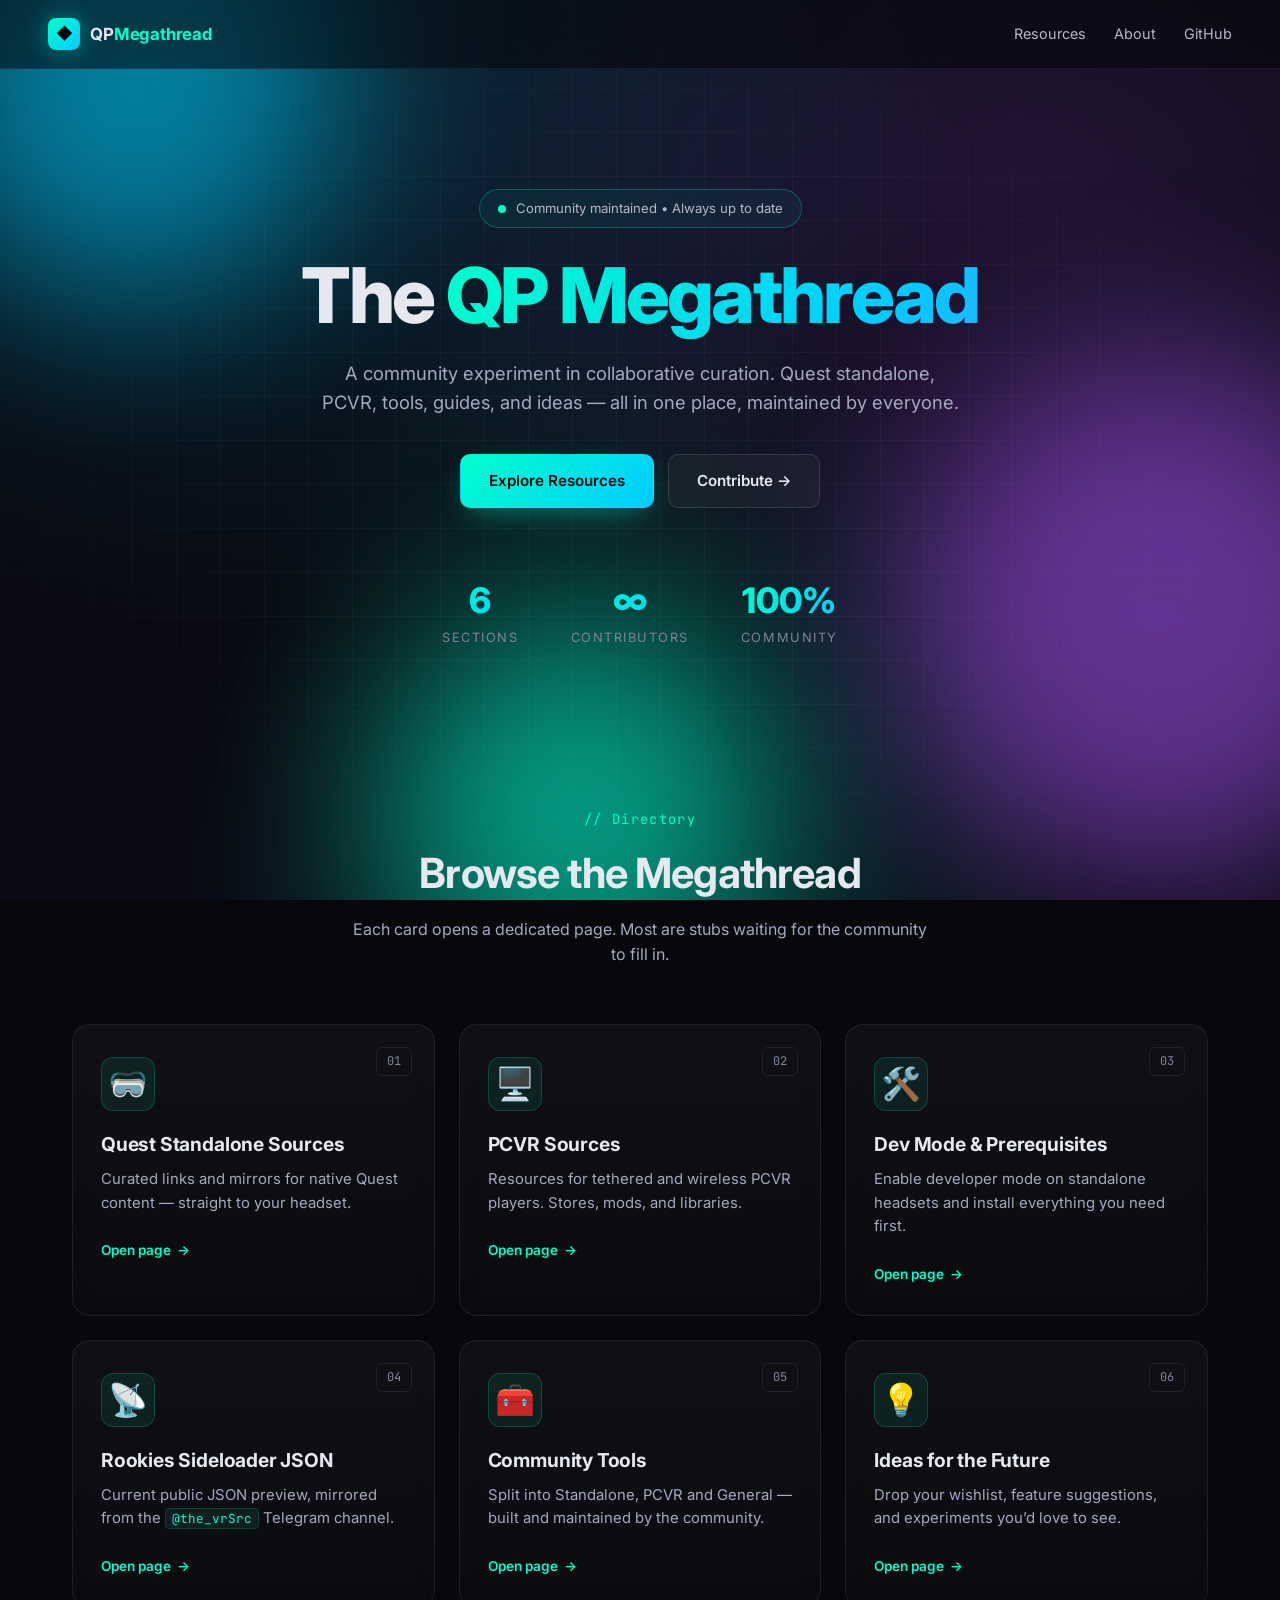
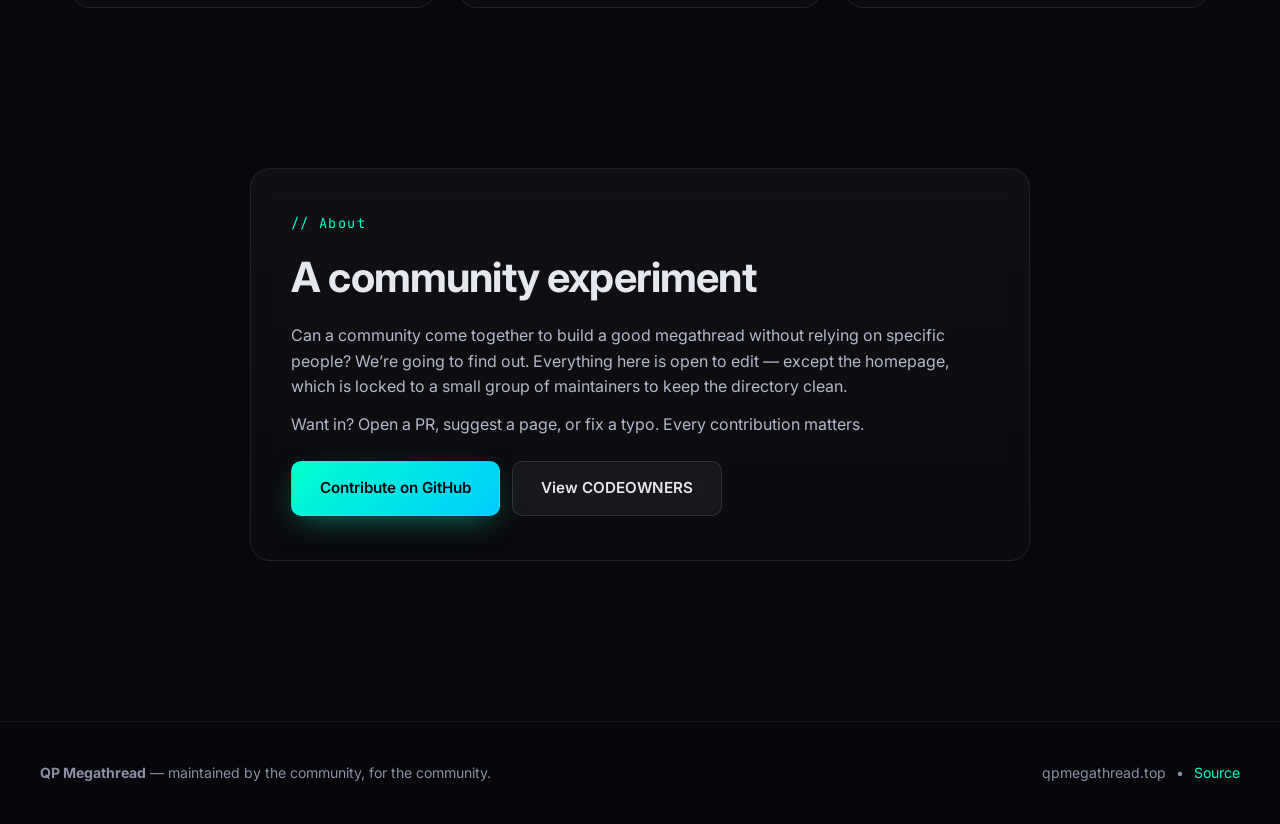
==== index.html @ 8cce840c "Redesign index and add section subpages - Animated dark hero, gradient orbs, grid backdrop and card " ====
<!DOCTYPE html>
<html lang="en">
<head>
    <meta charset="UTF-8">
    <meta name="viewport" content="width=device-width, initial-scale=1.0">
    <title>QP Megathread</title>
    <meta name="description" content="A community-maintained megathread for Quest &amp; PCVR resources, tools, and guides.">
    <link rel="preconnect" href="https://fonts.googleapis.com">
    <link rel="preconnect" href="https://fonts.gstatic.com" crossorigin>
    <link href="https://fonts.googleapis.com/css2?family=Inter:wght@300;400;500;600;700;800&family=JetBrains+Mono:wght@400;600&display=swap" rel="stylesheet">
    <link rel="stylesheet" href="assets/css/style.css">
</head>
<body>

<!-- Animated background -->
<div class="bg-gradient"></div>
<div class="bg-grid"></div>
<div class="bg-orbs">
    <div class="orb orb-1"></div>
    <div class="orb orb-2"></div>
    <div class="orb orb-3"></div>
</div>

<!-- Navbar -->
<nav class="navbar">
    <a href="index.html" class="brand">
        <span class="brand-icon">◆</span>
        <span class="brand-text">QP<span class="brand-accent">Megathread</span></span>
    </a>
    <div class="nav-links">
        <a href="#resources">Resources</a>
        <a href="#about">About</a>
        <a href="https://github.com/KaladinDMP/QP-Megathread" target="_blank" rel="noopener">GitHub</a>
    </div>
</nav>

<!-- Hero -->
<header class="hero">
    <div class="hero-badge">
        <span class="pulse-dot"></span>
        Community maintained &bull; Always up to date
    </div>
    <h1 class="hero-title">
        The <span class="gradient-text">QP Megathread</span>
    </h1>
    <p class="hero-sub">
        A community experiment in collaborative curation. Quest standalone, PCVR, tools, guides, and ideas &mdash; all in one place, maintained by everyone.
    </p>
    <div class="hero-cta">
        <a href="#resources" class="btn btn-primary">Explore Resources</a>
        <a href="https://github.com/KaladinDMP/QP-Megathread" target="_blank" rel="noopener" class="btn btn-ghost">Contribute →</a>
    </div>
    <div class="hero-stats">
        <div class="stat"><div class="stat-num">6</div><div class="stat-label">Sections</div></div>
        <div class="stat"><div class="stat-num">∞</div><div class="stat-label">Contributors</div></div>
        <div class="stat"><div class="stat-num">100%</div><div class="stat-label">Community</div></div>
    </div>
</header>

<!-- Resources grid -->
<section id="resources" class="section">
    <div class="section-head">
        <div class="section-kicker">// Directory</div>
        <h2 class="section-title">Browse the Megathread</h2>
        <p class="section-sub">Each card opens a dedicated page. Most are stubs waiting for the community to fill in.</p>
    </div>

    <div class="card-grid">
        <a href="pages/quest-standalone.html" class="card" style="--i:1">
            <div class="card-glow"></div>
            <div class="card-icon">🥽</div>
            <div class="card-tag">01</div>
            <h3 class="card-title">Quest Standalone Sources</h3>
            <p class="card-desc">Curated links and mirrors for native Quest content &mdash; straight to your headset.</p>
            <div class="card-cta">Open page <span class="arrow">→</span></div>
        </a>

        <a href="pages/pcvr.html" class="card" style="--i:2">
            <div class="card-glow"></div>
            <div class="card-icon">🖥️</div>
            <div class="card-tag">02</div>
            <h3 class="card-title">PCVR Sources</h3>
            <p class="card-desc">Resources for tethered and wireless PCVR players. Stores, mods, and libraries.</p>
            <div class="card-cta">Open page <span class="arrow">→</span></div>
        </a>

        <a href="pages/dev-mode.html" class="card" style="--i:3">
            <div class="card-glow"></div>
            <div class="card-icon">🛠️</div>
            <div class="card-tag">03</div>
            <h3 class="card-title">Dev Mode &amp; Prerequisites</h3>
            <p class="card-desc">Enable developer mode on standalone headsets and install everything you need first.</p>
            <div class="card-cta">Open page <span class="arrow">→</span></div>
        </a>

        <a href="pages/rookies-json.html" class="card" style="--i:4">
            <div class="card-glow"></div>
            <div class="card-icon">📡</div>
            <div class="card-tag">04</div>
            <h3 class="card-title">Rookies Sideloader JSON</h3>
            <p class="card-desc">Current public JSON preview, mirrored from the <code>@the_vrSrc</code> Telegram channel.</p>
            <div class="card-cta">Open page <span class="arrow">→</span></div>
        </a>

        <a href="pages/tools.html" class="card" style="--i:5">
            <div class="card-glow"></div>
            <div class="card-icon">🧰</div>
            <div class="card-tag">05</div>
            <h3 class="card-title">Community Tools</h3>
            <p class="card-desc">Split into Standalone, PCVR and General &mdash; built and maintained by the community.</p>
            <div class="card-cta">Open page <span class="arrow">→</span></div>
        </a>

        <a href="pages/ideas.html" class="card" style="--i:6">
            <div class="card-glow"></div>
            <div class="card-icon">💡</div>
            <div class="card-tag">06</div>
            <h3 class="card-title">Ideas for the Future</h3>
            <p class="card-desc">Drop your wishlist, feature suggestions, and experiments you&rsquo;d love to see.</p>
            <div class="card-cta">Open page <span class="arrow">→</span></div>
        </a>
    </div>
</section>

<!-- About -->
<section id="about" class="section">
    <div class="about-wrap">
        <div class="about-card">
            <div class="section-kicker">// About</div>
            <h2 class="section-title">A community experiment</h2>
            <p>
                Can a community come together to build a good megathread without relying on specific people? We&rsquo;re going to find out.
                Everything here is open to edit &mdash; except the homepage, which is locked to a small group of maintainers to keep the directory clean.
            </p>
            <p>
                Want in? Open a PR, suggest a page, or fix a typo. Every contribution matters.
            </p>
            <div class="about-actions">
                <a href="https://github.com/KaladinDMP/QP-Megathread" target="_blank" rel="noopener" class="btn btn-primary">Contribute on GitHub</a>
                <a href="https://github.com/KaladinDMP/QP-Megathread/blob/main/.github/CODEOWNERS" target="_blank" rel="noopener" class="btn btn-ghost">View CODEOWNERS</a>
            </div>
        </div>
    </div>
</section>

<footer class="footer">
    <div class="footer-inner">
        <div>
            <strong>QP Megathread</strong> &mdash; maintained by the community, for the community.
        </div>
        <div class="footer-meta">
            <span>qpmegathread.top</span>
            <span>&bull;</span>
            <a href="https://github.com/KaladinDMP/QP-Megathread" target="_blank" rel="noopener">Source</a>
        </div>
    </div>
</footer>

<script src="assets/js/main.js"></script>
</body>
</html>
---- assets/css/style.css ----
/* ---------- Reset & base ---------- */
*,*::before,*::after { box-sizing: border-box; }
html { scroll-behavior: smooth; }
body {
    margin: 0;
    font-family: 'Inter', system-ui, -apple-system, sans-serif;
    background: #07070c;
    color: #e6e8ef;
    line-height: 1.6;
    overflow-x: hidden;
    min-height: 100vh;
}

code {
    font-family: 'JetBrains Mono', ui-monospace, monospace;
    background: rgba(0, 255, 204, 0.08);
    color: #00ffcc;
    padding: 1px 6px;
    border-radius: 4px;
    font-size: 0.85em;
    border: 1px solid rgba(0, 255, 204, 0.15);
}

a { color: inherit; text-decoration: none; }

/* ---------- Background ---------- */
.bg-gradient {
    position: fixed;
    inset: 0;
    z-index: -3;
    background:
        radial-gradient(ellipse at 20% 0%, rgba(0, 204, 255, 0.18), transparent 50%),
        radial-gradient(ellipse at 80% 20%, rgba(168, 85, 247, 0.16), transparent 50%),
        radial-gradient(ellipse at 50% 100%, rgba(0, 255, 204, 0.14), transparent 50%),
        linear-gradient(180deg, #07070c 0%, #0a0a14 100%);
    animation: bg-shift 18s ease-in-out infinite alternate;
}

@keyframes bg-shift {
    0%   { background-position: 0% 0%, 100% 0%, 50% 100%, 0 0; }
    100% { background-position: 10% 10%, 90% 15%, 55% 95%, 0 0; }
}

.bg-grid {
    position: fixed;
    inset: 0;
    z-index: -2;
    background-image:
        linear-gradient(rgba(255,255,255,0.035) 1px, transparent 1px),
        linear-gradient(90deg, rgba(255,255,255,0.035) 1px, transparent 1px);
    background-size: 44px 44px;
    mask-image: radial-gradient(ellipse at center, black 40%, transparent 80%);
    -webkit-mask-image: radial-gradient(ellipse at center, black 40%, transparent 80%);
}

.bg-orbs { position: fixed; inset: 0; z-index: -1; pointer-events: none; overflow: hidden; }
.orb {
    position: absolute;
    border-radius: 50%;
    filter: blur(90px);
    opacity: 0.55;
    will-change: transform;
}
.orb-1 { width: 420px; height: 420px; top: -120px; left: -80px; background: #00ccff; animation: float 14s ease-in-out infinite; }
.orb-2 { width: 520px; height: 520px; top: 40%;    right: -140px; background: #a855f7; animation: float 17s ease-in-out infinite reverse; }
.orb-3 { width: 380px; height: 380px; bottom: -100px; left: 30%;  background: #00ffcc; animation: float 20s ease-in-out infinite; }

@keyframes float {
    0%,100% { transform: translate(0,0) scale(1); }
    50%     { transform: translate(40px,-30px) scale(1.08); }
}

/* ---------- Navbar ---------- */
.navbar {
    position: sticky;
    top: 0;
    z-index: 50;
    display: flex;
    align-items: center;
    justify-content: space-between;
    padding: 18px 48px;
    backdrop-filter: blur(18px);
    -webkit-backdrop-filter: blur(18px);
    background: rgba(7, 7, 12, 0.55);
    border-bottom: 1px solid rgba(255,255,255,0.06);
    animation: slide-down 0.8s ease-out;
}

@keyframes slide-down {
    from { transform: translateY(-100%); opacity: 0; }
    to   { transform: translateY(0);     opacity: 1; }
}

.brand {
    display: flex;
    align-items: center;
    gap: 10px;
    font-weight: 700;
    font-size: 1.05rem;
    letter-spacing: -0.01em;
}
.brand-icon {
    display: inline-flex;
    align-items: center;
    justify-content: center;
    width: 32px; height: 32px;
    background: linear-gradient(135deg, #00ffcc, #00ccff);
    color: #07070c;
    border-radius: 8px;
    font-size: 16px;
    box-shadow: 0 0 24px rgba(0, 255, 204, 0.4);
    animation: spin-slow 12s linear infinite;
}
@keyframes spin-slow { from { transform: rotate(0deg); } to { transform: rotate(360deg); } }

.brand-accent { color: #00ffcc; }

.nav-links { display: flex; gap: 28px; }
.nav-links a {
    font-size: 0.9rem;
    color: #b4b9c9;
    position: relative;
    transition: color 0.25s ease;
}
.nav-links a::after {
    content: '';
    position: absolute;
    left: 0; bottom: -4px;
    width: 0; height: 2px;
    background: linear-gradient(90deg, #00ffcc, #00ccff);
    transition: width 0.3s ease;
}
.nav-links a:hover { color: #fff; }
.nav-links a:hover::after { width: 100%; }

/* ---------- Hero ---------- */
.hero {
    max-width: 1040px;
    margin: 0 auto;
    padding: 120px 32px 80px;
    text-align: center;
    animation: fade-up 1s ease-out;
}

@keyframes fade-up {
    from { opacity: 0; transform: translateY(30px); }
    to   { opacity: 1; transform: translateY(0); }
}

.hero-badge {
    display: inline-flex;
    align-items: center;
    gap: 10px;
    padding: 8px 18px;
    border: 1px solid rgba(0, 255, 204, 0.25);
    border-radius: 999px;
    font-size: 0.82rem;
    color: #b4b9c9;
    background: rgba(0, 255, 204, 0.05);
    margin-bottom: 28px;
    backdrop-filter: blur(10px);
}
.pulse-dot {
    width: 8px; height: 8px;
    border-radius: 50%;
    background: #00ffcc;
    box-shadow: 0 0 0 0 rgba(0, 255, 204, 0.7);
    animation: pulse 2s infinite;
}
@keyframes pulse {
    0%   { box-shadow: 0 0 0 0   rgba(0, 255, 204, 0.7); }
    70%  { box-shadow: 0 0 0 12px rgba(0, 255, 204, 0); }
    100% { box-shadow: 0 0 0 0   rgba(0, 255, 204, 0); }
}

.hero-title {
    font-size: clamp(2.6rem, 6vw, 4.8rem);
    font-weight: 800;
    letter-spacing: -0.035em;
    line-height: 1.05;
    margin: 0 0 22px;
}
.gradient-text {
    background: linear-gradient(120deg, #00ffcc 0%, #00ccff 40%, #a855f7 100%);
    background-size: 200% 200%;
    -webkit-background-clip: text;
    background-clip: text;
    color: transparent;
    animation: gradient-shift 6s ease-in-out infinite;
}
@keyframes gradient-shift {
    0%,100% { background-position: 0% 50%; }
    50%     { background-position: 100% 50%; }
}

.hero-sub {
    font-size: 1.15rem;
    color: #a4aac0;
    max-width: 640px;
    margin: 0 auto 36px;
}

.hero-cta {
    display: flex;
    gap: 14px;
    justify-content: center;
    flex-wrap: wrap;
    margin-bottom: 64px;
}

.btn {
    display: inline-flex;
    align-items: center;
    gap: 8px;
    padding: 14px 28px;
    border-radius: 10px;
    font-weight: 600;
    font-size: 0.95rem;
    transition: transform 0.25s ease, box-shadow 0.25s ease, background 0.25s ease;
    cursor: pointer;
    border: 1px solid transparent;
}
.btn-primary {
    background: linear-gradient(135deg, #00ffcc, #00ccff);
    color: #07070c;
    box-shadow: 0 10px 30px -10px rgba(0, 255, 204, 0.5);
}
.btn-primary:hover { transform: translateY(-2px); box-shadow: 0 18px 44px -10px rgba(0, 255, 204, 0.65); }
.btn-ghost {
    background: rgba(255,255,255,0.04);
    color: #e6e8ef;
    border-color: rgba(255,255,255,0.12);
    backdrop-filter: blur(10px);
}
.btn-ghost:hover { background: rgba(255,255,255,0.08); transform: translateY(-2px); }

.hero-stats {
    display: flex;
    justify-content: center;
    gap: 52px;
    flex-wrap: wrap;
}
.stat-num {
    font-size: 2.2rem;
    font-weight: 800;
    background: linear-gradient(120deg, #00ffcc, #00ccff);
    -webkit-background-clip: text;
    background-clip: text;
    color: transparent;
}
.stat-label {
    font-size: 0.8rem;
    color: #7e8498;
    text-transform: uppercase;
    letter-spacing: 0.12em;
}

/* ---------- Sections ---------- */
.section {
    max-width: 1200px;
    margin: 0 auto;
    padding: 80px 32px;
}
.section-head { text-align: center; margin-bottom: 56px; }
.section-kicker {
    font-family: 'JetBrains Mono', monospace;
    color: #00ffcc;
    font-size: 0.85rem;
    letter-spacing: 0.1em;
    margin-bottom: 10px;
}
.section-title {
    font-size: clamp(1.8rem, 3.5vw, 2.6rem);
    font-weight: 700;
    letter-spacing: -0.02em;
    margin: 0 0 10px;
}
.section-sub {
    color: #a4aac0;
    max-width: 580px;
    margin: 0 auto;
}

/* ---------- Card grid ---------- */
.card-grid {
    display: grid;
    grid-template-columns: repeat(auto-fit, minmax(300px, 1fr));
    gap: 24px;
}

.card {
    position: relative;
    padding: 32px 28px 28px;
    border-radius: 18px;
    background: linear-gradient(180deg, rgba(255,255,255,0.04), rgba(255,255,255,0.015));
    border: 1px solid rgba(255,255,255,0.08);
    overflow: hidden;
    transition: transform 0.4s cubic-bezier(.2,.8,.2,1), border-color 0.3s ease;
    opacity: 0;
    transform: translateY(24px);
    animation: card-in 0.7s cubic-bezier(.2,.8,.2,1) forwards;
    animation-delay: calc(var(--i, 1) * 80ms);
    backdrop-filter: blur(12px);
}
@keyframes card-in { to { opacity: 1; transform: translateY(0); } }

.card::before {
    content: '';
    position: absolute;
    inset: 0;
    padding: 1px;
    border-radius: inherit;
    background: linear-gradient(135deg, rgba(0,255,204,0.4), transparent 40%, rgba(168,85,247,0.4));
    -webkit-mask: linear-gradient(#fff 0 0) content-box, linear-gradient(#fff 0 0);
    mask: linear-gradient(#fff 0 0) content-box, linear-gradient(#fff 0 0);
    -webkit-mask-composite: xor;
    mask-composite: exclude;
    opacity: 0;
    transition: opacity 0.3s ease;
    pointer-events: none;
}
.card:hover { transform: translateY(-6px); }
.card:hover::before { opacity: 1; }

.card-glow {
    position: absolute;
    top: -60%; left: -60%;
    width: 220%; height: 220%;
    background: radial-gradient(circle, rgba(0, 255, 204, 0.12), transparent 40%);
    opacity: 0;
    transition: opacity 0.4s ease;
    pointer-events: none;
}
.card:hover .card-glow { opacity: 1; }

.card-icon {
    font-size: 2rem;
    margin-bottom: 18px;
    display: inline-flex;
    align-items: center;
    justify-content: center;
    width: 54px; height: 54px;
    border-radius: 12px;
    background: rgba(0, 255, 204, 0.08);
    border: 1px solid rgba(0, 255, 204, 0.18);
    transition: transform 0.4s ease;
}
.card:hover .card-icon { transform: rotate(-5deg) scale(1.05); }

.card-tag {
    position: absolute;
    top: 22px; right: 22px;
    font-family: 'JetBrains Mono', monospace;
    font-size: 0.75rem;
    color: #7e8498;
    padding: 4px 10px;
    border: 1px solid rgba(255,255,255,0.08);
    border-radius: 6px;
}

.card-title {
    font-size: 1.2rem;
    font-weight: 700;
    margin: 0 0 8px;
    letter-spacing: -0.01em;
}
.card-desc {
    color: #a4aac0;
    font-size: 0.93rem;
    margin: 0 0 22px;
    min-height: 46px;
}
.card-cta {
    font-size: 0.85rem;
    font-weight: 600;
    color: #00ffcc;
    display: inline-flex;
    align-items: center;
    gap: 6px;
}
.arrow { transition: transform 0.3s ease; display: inline-block; }
.card:hover .arrow { transform: translateX(5px); }

/* ---------- About ---------- */
.about-wrap { display: flex; justify-content: center; }
.about-card {
    max-width: 780px;
    padding: 44px 40px;
    border-radius: 20px;
    background: linear-gradient(180deg, rgba(255,255,255,0.04), rgba(255,255,255,0.015));
    border: 1px solid rgba(255,255,255,0.08);
    backdrop-filter: blur(12px);
}
.about-card p { color: #b4b9c9; margin: 12px 0; }
.about-actions { display: flex; gap: 12px; flex-wrap: wrap; margin-top: 24px; }

/* ---------- Footer ---------- */
.footer {
    margin-top: 80px;
    padding: 40px 32px;
    border-top: 1px solid rgba(255,255,255,0.06);
    background: rgba(7,7,12,0.4);
    backdrop-filter: blur(8px);
}
.footer-inner {
    max-width: 1200px;
    margin: 0 auto;
    display: flex;
    justify-content: space-between;
    gap: 20px;
    flex-wrap: wrap;
    color: #8a90a4;
    font-size: 0.88rem;
}
.footer-meta { display: flex; gap: 10px; }
.footer-meta a { color: #00ffcc; }
.footer-meta a:hover { text-decoration: underline; }

/* ---------- Page template (subpages) ---------- */
.page-hero {
    max-width: 900px;
    margin: 0 auto;
    padding: 100px 32px 40px;
    text-align: center;
    animation: fade-up 0.8s ease-out;
}
.page-hero h1 {
    font-size: clamp(2.2rem, 5vw, 3.6rem);
    font-weight: 800;
    letter-spacing: -0.03em;
    margin: 14px 0 16px;
}
.page-hero p { color: #a4aac0; max-width: 640px; margin: 0 auto; font-size: 1.05rem; }

.breadcrumb {
    display: inline-flex;
    gap: 8px;
    font-size: 0.82rem;
    color: #7e8498;
    font-family: 'JetBrains Mono', monospace;
}
.breadcrumb a { color: #00ffcc; }
.breadcrumb a:hover { text-decoration: underline; }

.placeholder {
    max-width: 900px;
    margin: 20px auto 80px;
    padding: 0 32px;
}
.placeholder-box {
    border: 1px dashed rgba(255,255,255,0.14);
    border-radius: 16px;
    padding: 48px 32px;
    text-align: center;
    background: rgba(255,255,255,0.02);
    color: #8a90a4;
}
.placeholder-box strong { color: #e6e8ef; display: block; margin-bottom: 8px; font-size: 1.1rem; }

.subnav {
    display: flex;
    gap: 10px;
    flex-wrap: wrap;
    justify-content: center;
    margin: 16px 0 40px;
}
.subnav a {
    padding: 8px 16px;
    border-radius: 8px;
    font-size: 0.85rem;
    background: rgba(255,255,255,0.04);
    border: 1px solid rgba(255,255,255,0.08);
    color: #b4b9c9;
    transition: all 0.25s ease;
}
.subnav a:hover { background: rgba(0,255,204,0.08); border-color: rgba(0,255,204,0.3); color: #fff; }

/* ---------- Telegram embed (rookies page) ---------- */
.tg-wrap {
    max-width: 900px;
    margin: 0 auto 80px;
    padding: 0 32px;
}
.tg-frame {
    width: 100%;
    height: 620px;
    border-radius: 16px;
    border: 1px solid rgba(255,255,255,0.08);
    background: #17212b;
    overflow: hidden;
}
.tg-frame iframe { width: 100%; height: 100%; border: 0; }
.tg-note {
    color: #8a90a4;
    font-size: 0.85rem;
    text-align: center;
    margin-top: 16px;
}

/* ---------- Responsive ---------- */
@media (max-width: 720px) {
    .navbar { padding: 14px 20px; }
    .nav-links { gap: 18px; }
    .nav-links a:nth-child(1) { display: none; }
    .hero { padding: 80px 20px 60px; }
    .hero-stats { gap: 36px; }
    .section { padding: 60px 20px; }
    .about-card { padding: 32px 24px; }
}

@media (prefers-reduced-motion: reduce) {
    *, *::before, *::after {
        animation-duration: 0.01ms !important;
        animation-iteration-count: 1 !important;
        transition-duration: 0.01ms !important;
    }
}
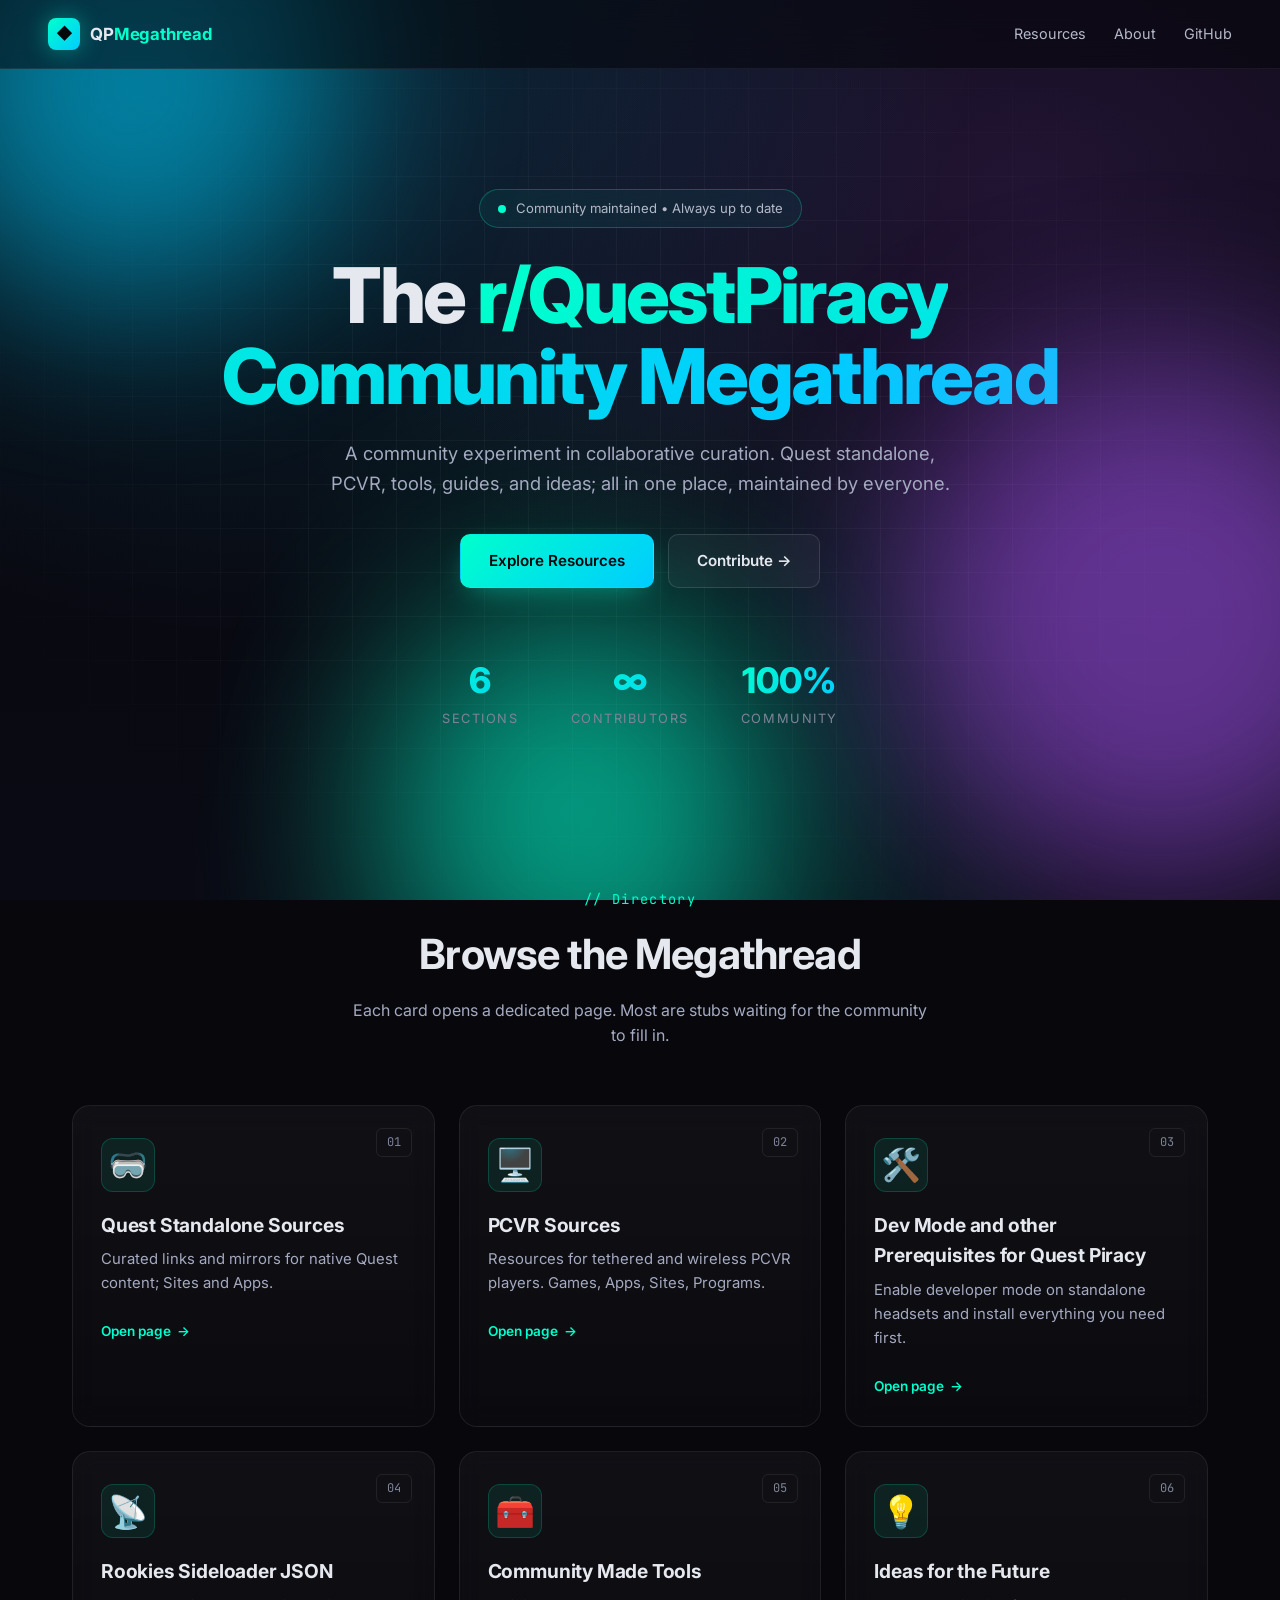
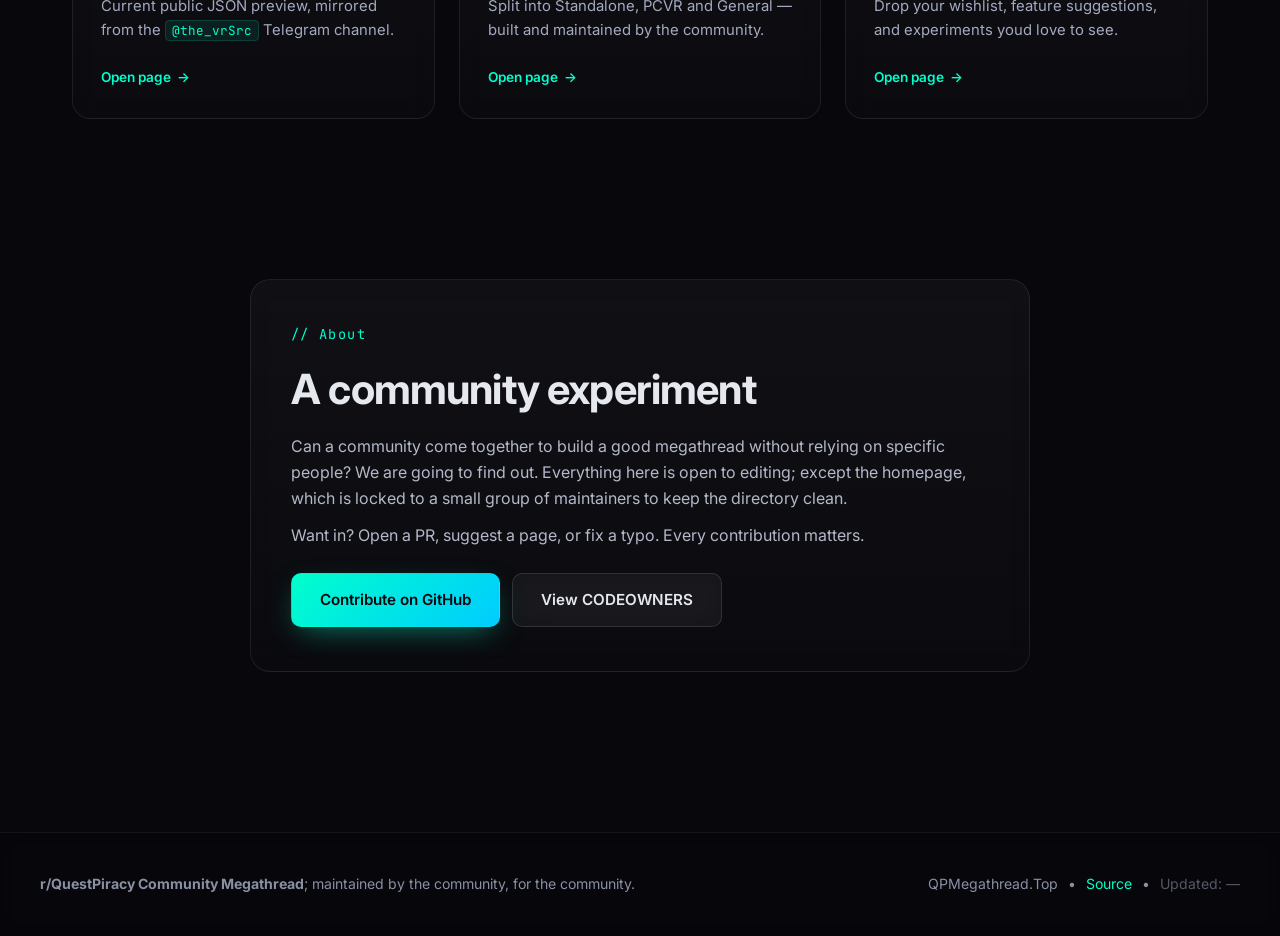
==== commit 1c7c2c4a: "Update title and descriptions for clarity" ====
--- a/index.html
+++ b/index.html
@@ -3,8 +3,8 @@
 <head>
     <meta charset="UTF-8">
     <meta name="viewport" content="width=device-width, initial-scale=1.0">
-    <title>QP Megathread</title>
-    <meta name="description" content="A community-maintained megathread for Quest &amp; PCVR resources, tools, and guides.">
+    <title>r/QuestPiracy Community Megathread</title>
+    <meta name="description" content="A community-maintained r/QuestPiracy megathread for Quest VR headets; Standalone, PCVR resources, tools, and guides.">
     <link rel="preconnect" href="https://fonts.googleapis.com">
     <link rel="preconnect" href="https://fonts.gstatic.com" crossorigin>
     <link href="https://fonts.googleapis.com/css2?family=Inter:wght@300;400;500;600;700;800&family=JetBrains+Mono:wght@400;600&display=swap" rel="stylesheet">
@@ -41,10 +41,10 @@
         Community maintained &bull; Always up to date
     </div>
     <h1 class="hero-title">
-        The <span class="gradient-text">QP Megathread</span>
+        The <span class="gradient-text">r/QuestPiracy Community Megathread</span>
     </h1>
     <p class="hero-sub">
-        A community experiment in collaborative curation. Quest standalone, PCVR, tools, guides, and ideas &mdash; all in one place, maintained by everyone.
+        A community experiment in collaborative curation. Quest standalone, PCVR, tools, guides, and ideas; all in one place, maintained by everyone.
     </p>
     <div class="hero-cta">
         <a href="#resources" class="btn btn-primary">Explore Resources</a>
@@ -71,7 +71,7 @@
             <div class="card-icon">🥽</div>
             <div class="card-tag">01</div>
             <h3 class="card-title">Quest Standalone Sources</h3>
-            <p class="card-desc">Curated links and mirrors for native Quest content &mdash; straight to your headset.</p>
+            <p class="card-desc">Curated links and mirrors for native Quest content; Sites and Apps.</p>
             <div class="card-cta">Open page <span class="arrow">→</span></div>
         </a>
 
@@ -80,7 +80,7 @@
             <div class="card-icon">🖥️</div>
             <div class="card-tag">02</div>
             <h3 class="card-title">PCVR Sources</h3>
-            <p class="card-desc">Resources for tethered and wireless PCVR players. Stores, mods, and libraries.</p>
+            <p class="card-desc">Resources for tethered and wireless PCVR players. Games, Apps, Sites, Programs.</p>
             <div class="card-cta">Open page <span class="arrow">→</span></div>
         </a>
 
@@ -88,7 +88,7 @@
             <div class="card-glow"></div>
             <div class="card-icon">🛠️</div>
             <div class="card-tag">03</div>
-            <h3 class="card-title">Dev Mode &amp; Prerequisites</h3>
+            <h3 class="card-title">Dev Mode and other Prerequisites for Quest Piracy</h3>
             <p class="card-desc">Enable developer mode on standalone headsets and install everything you need first.</p>
             <div class="card-cta">Open page <span class="arrow">→</span></div>
         </a>
@@ -106,7 +106,7 @@
             <div class="card-glow"></div>
             <div class="card-icon">🧰</div>
             <div class="card-tag">05</div>
-            <h3 class="card-title">Community Tools</h3>
+            <h3 class="card-title">Community Made Tools</h3>
             <p class="card-desc">Split into Standalone, PCVR and General &mdash; built and maintained by the community.</p>
             <div class="card-cta">Open page <span class="arrow">→</span></div>
         </a>
@@ -116,7 +116,7 @@
             <div class="card-icon">💡</div>
             <div class="card-tag">06</div>
             <h3 class="card-title">Ideas for the Future</h3>
-            <p class="card-desc">Drop your wishlist, feature suggestions, and experiments you&rsquo;d love to see.</p>
+            <p class="card-desc">Drop your wishlist, feature suggestions, and experiments youd love to see.</p>
             <div class="card-cta">Open page <span class="arrow">→</span></div>
         </a>
     </div>
@@ -129,8 +129,8 @@
             <div class="section-kicker">// About</div>
             <h2 class="section-title">A community experiment</h2>
             <p>
-                Can a community come together to build a good megathread without relying on specific people? We&rsquo;re going to find out.
-                Everything here is open to edit &mdash; except the homepage, which is locked to a small group of maintainers to keep the directory clean.
+                Can a community come together to build a good megathread without relying on specific people? We are going to find out.
+                Everything here is open to editing; except the homepage, which is locked to a small group of maintainers to keep the directory clean.
             </p>
             <p>
                 Want in? Open a PR, suggest a page, or fix a typo. Every contribution matters.
@@ -146,12 +146,14 @@
 <footer class="footer">
     <div class="footer-inner">
         <div>
-            <strong>QP Megathread</strong> &mdash; maintained by the community, for the community.
+            <strong>r/QuestPiracy Community Megathread</strong>; maintained by the community, for the community.
         </div>
         <div class="footer-meta">
-            <span>qpmegathread.top</span>
+            <span>QPMegathread.Top</span>
             <span>&bull;</span>
             <a href="https://github.com/KaladinDMP/QP-Megathread" target="_blank" rel="noopener">Source</a>
+            <span>&bull;</span>
+            <span id="last-updated" style="opacity:0.6;">Updated: —</span>
         </div>
     </div>
 </footer>
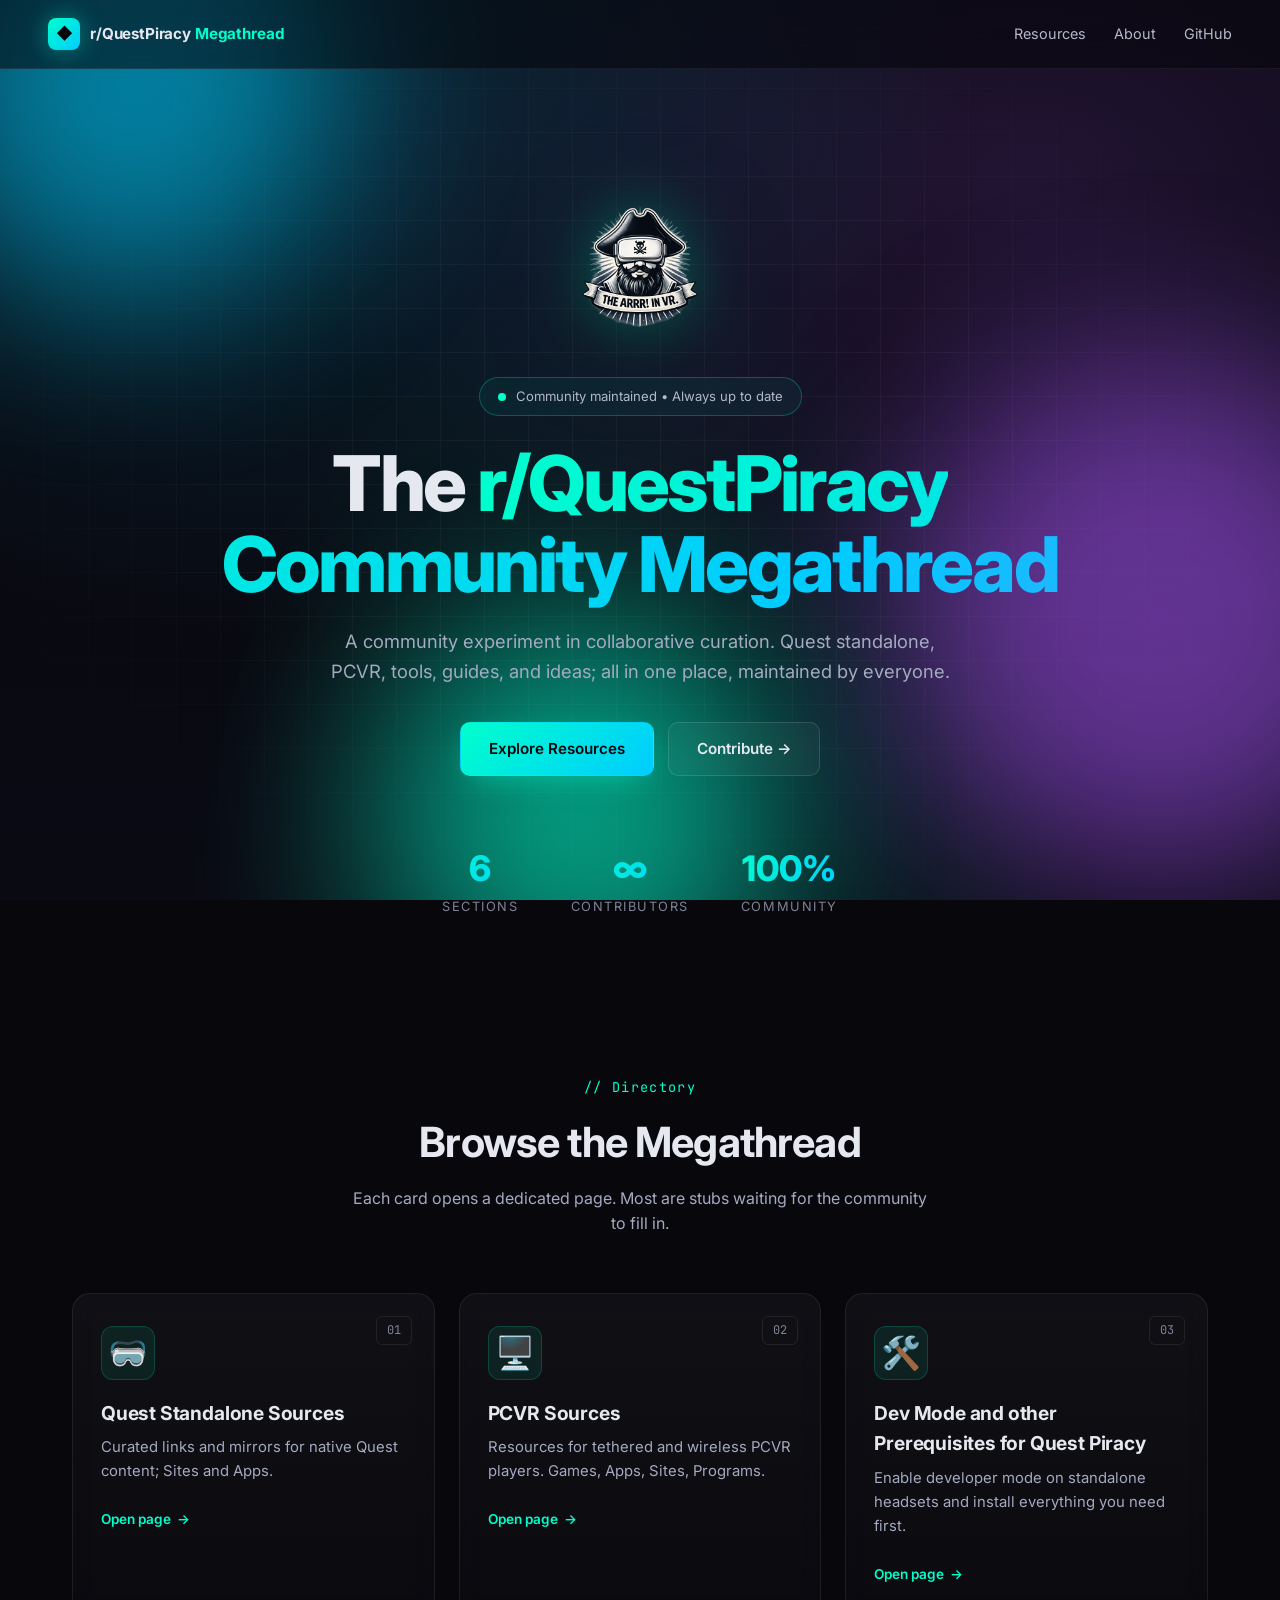
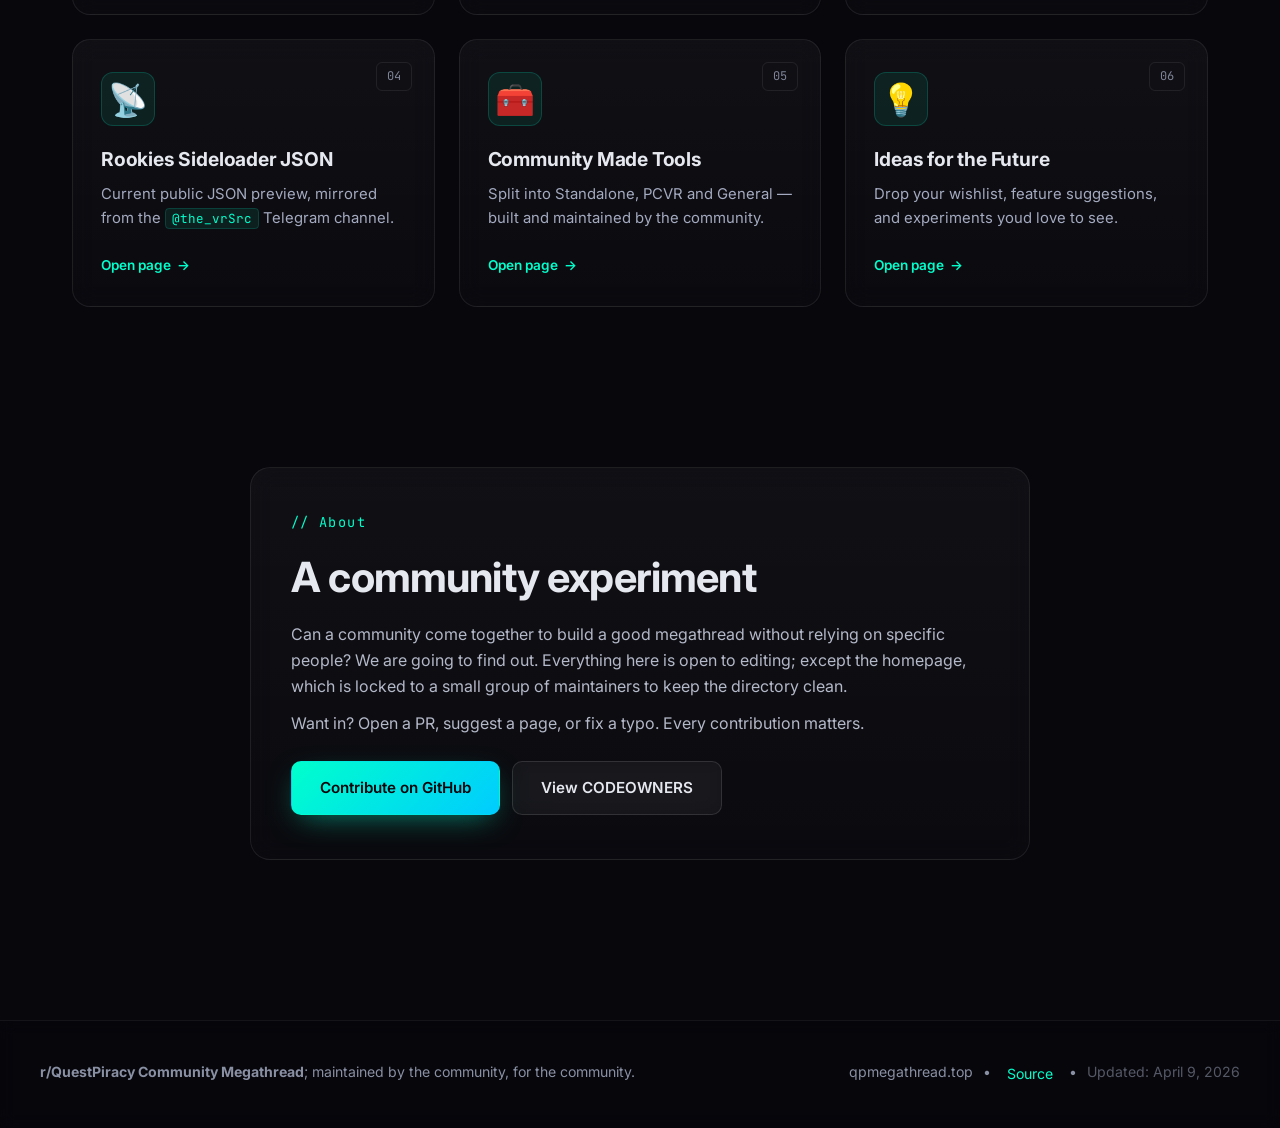
==== commit a529e159: "Merge pull request #10 from KaladinDMP/claude/enhance-design-navigation-QnfER Rebrand to r/QuestPira" ====
--- a/index.html
+++ b/index.html
@@ -5,6 +5,8 @@
     <meta name="viewport" content="width=device-width, initial-scale=1.0">
     <title>r/QuestPiracy Community Megathread</title>
     <meta name="description" content="A community-maintained r/QuestPiracy megathread for Quest VR headets; Standalone, PCVR resources, tools, and guides.">
+    <link rel="icon" type="image/x-icon" href="assets/images/favicon.ico">
+    <link rel="apple-touch-icon" href="assets/images/logo.png">
     <link rel="preconnect" href="https://fonts.googleapis.com">
     <link rel="preconnect" href="https://fonts.gstatic.com" crossorigin>
     <link href="https://fonts.googleapis.com/css2?family=Inter:wght@300;400;500;600;700;800&family=JetBrains+Mono:wght@400;600&display=swap" rel="stylesheet">
@@ -25,7 +27,7 @@
 <nav class="navbar">
     <a href="index.html" class="brand">
         <span class="brand-icon">◆</span>
-        <span class="brand-text">QP<span class="brand-accent">Megathread</span></span>
+        <span class="brand-text">r/QuestPiracy <span class="brand-accent">Megathread</span></span>
     </a>
     <div class="nav-links">
         <a href="#resources">Resources</a>
@@ -36,6 +38,9 @@
 
 <!-- Hero -->
 <header class="hero">
+    <div class="hero-logo-wrap">
+        <img src="assets/images/logo.png" alt="r/QuestPiracy Community Megathread" class="hero-logo">
+    </div>
     <div class="hero-badge">
         <span class="pulse-dot"></span>
         Community maintained &bull; Always up to date
@@ -149,7 +154,7 @@
             <strong>r/QuestPiracy Community Megathread</strong>; maintained by the community, for the community.
         </div>
         <div class="footer-meta">
-            <span>QPMegathread.Top</span>
+            <span>qpmegathread.top</span>
             <span>&bull;</span>
             <a href="https://github.com/KaladinDMP/QP-Megathread" target="_blank" rel="noopener">Source</a>
             <span>&bull;</span>
--- a/assets/css/style.css
+++ b/assets/css/style.css
@@ -23,6 +23,35 @@
 
 a { color: inherit; text-decoration: none; }
 
+/* ---------- Pulsing / glowing links ---------- */
+.content-pill a,
+.placeholder-box a,
+.tg-note a,
+.about-card a:not(.btn) {
+    color: #00ffcc;
+    text-decoration: none;
+    position: relative;
+    padding: 2px 6px;
+    margin: -2px -6px;
+    border-radius: 6px;
+    background: rgba(0, 255, 204, 0.06);
+    transition: all 0.3s ease;
+    animation: link-glow 2.5s ease-in-out infinite;
+}
+.content-pill a:hover,
+.placeholder-box a:hover,
+.tg-note a:hover,
+.about-card a:not(.btn):hover {
+    color: #fff;
+    background: rgba(0, 255, 204, 0.18);
+    box-shadow: 0 0 20px rgba(0, 255, 204, 0.35), 0 0 40px rgba(0, 255, 204, 0.15);
+    animation: none;
+}
+@keyframes link-glow {
+    0%, 100% { box-shadow: 0 0 6px rgba(0, 255, 204, 0.15); }
+    50%      { box-shadow: 0 0 16px rgba(0, 255, 204, 0.35), 0 0 32px rgba(0, 255, 204, 0.12); }
+}
+
 /* ---------- Background ---------- */
 .bg-gradient {
     position: fixed;
@@ -96,8 +125,9 @@
     align-items: center;
     gap: 10px;
     font-weight: 700;
-    font-size: 1.05rem;
+    font-size: clamp(0.78rem, 2.2vw, 0.95rem);
     letter-spacing: -0.01em;
+    white-space: nowrap;
 }
 .brand-icon {
     display: inline-flex;
@@ -112,6 +142,34 @@
     animation: spin-slow 12s linear infinite;
 }
 @keyframes spin-slow { from { transform: rotate(0deg); } to { transform: rotate(360deg); } }
+
+/* Hero logo (big, centred, floating above the title) */
+.hero-logo-wrap {
+    display: flex;
+    justify-content: center;
+    margin-bottom: 28px;
+    animation: fade-up 1s ease-out;
+}
+.hero-logo {
+    width: clamp(110px, 18vw, 160px);
+    height: auto;
+    object-fit: contain;
+    filter:
+        drop-shadow(0 0 32px rgba(0, 255, 204, 0.35))
+        drop-shadow(0 12px 40px rgba(0, 0, 0, 0.5));
+    animation: hero-float 6s ease-in-out infinite;
+    transition: transform 0.5s ease, filter 0.5s ease;
+}
+.hero-logo:hover {
+    transform: scale(1.06) rotate(-2deg);
+    filter:
+        drop-shadow(0 0 48px rgba(0, 255, 204, 0.55))
+        drop-shadow(0 16px 48px rgba(0, 0, 0, 0.55));
+}
+@keyframes hero-float {
+    0%,100% { transform: translateY(0); }
+    50%     { transform: translateY(-10px); }
+}
 
 .brand-accent { color: #00ffcc; }
 
@@ -224,8 +282,17 @@
     background: linear-gradient(135deg, #00ffcc, #00ccff);
     color: #07070c;
     box-shadow: 0 10px 30px -10px rgba(0, 255, 204, 0.5);
-}
-.btn-primary:hover { transform: translateY(-2px); box-shadow: 0 18px 44px -10px rgba(0, 255, 204, 0.65); }
+    animation: btn-pulse 3s ease-in-out infinite;
+}
+.btn-primary:hover {
+    transform: translateY(-2px);
+    box-shadow: 0 18px 44px -10px rgba(0, 255, 204, 0.65);
+    animation: none;
+}
+@keyframes btn-pulse {
+    0%, 100% { box-shadow: 0 10px 30px -10px rgba(0, 255, 204, 0.5); }
+    50%      { box-shadow: 0 10px 40px -6px rgba(0, 255, 204, 0.7), 0 0 60px -10px rgba(0, 255, 204, 0.25); }
+}
 .btn-ghost {
     background: rgba(255,255,255,0.04);
     color: #e6e8ef;
@@ -413,8 +480,17 @@
     font-size: 0.88rem;
 }
 .footer-meta { display: flex; gap: 10px; }
-.footer-meta a { color: #00ffcc; }
-.footer-meta a:hover { text-decoration: underline; }
+.footer-meta a {
+    color: #00ffcc;
+    animation: link-glow 2.5s ease-in-out infinite;
+    padding: 2px 6px;
+    border-radius: 6px;
+}
+.footer-meta a:hover {
+    text-decoration: underline;
+    animation: none;
+    box-shadow: 0 0 20px rgba(0, 255, 204, 0.35);
+}
 
 /* ---------- Page template (subpages) ---------- */
 .page-hero {
@@ -477,35 +553,99 @@
 
 /* ---------- Telegram embed (rookies page) ---------- */
 .tg-wrap {
+    max-width: 760px;
+    margin: 20px auto 60px;
+    padding: 0 32px;
+}
+.tg-embed {
+    border-radius: 16px;
+    overflow: hidden;
+    animation: fade-up 0.8s ease-out;
+}
+.tg-note {
+    text-align: center;
+    color: #7e8498;
+    font-size: 0.88rem;
+    margin-top: 16px;
+}
+
+/* ---------- Content pill (centred card, left-aligned text) ---------- */
+.content-pill-wrap {
     max-width: 900px;
-    margin: 0 auto 80px;
+    margin: 20px auto 80px;
     padding: 0 32px;
-}
-.tg-frame {
+    display: flex;
+    justify-content: center;
+}
+.content-pill {
     width: 100%;
-    height: 620px;
-    border-radius: 16px;
-    border: 1px solid rgba(255,255,255,0.08);
-    background: #17212b;
+    padding: 44px 40px;
+    border-radius: 24px;
+    background:
+        linear-gradient(180deg, rgba(255,255,255,0.05), rgba(255,255,255,0.015)),
+        rgba(7, 7, 12, 0.6);
+    border: 1px solid rgba(255,255,255,0.1);
+    backdrop-filter: blur(16px);
+    text-align: left;
+    animation: fade-up 0.8s ease-out;
+    position: relative;
     overflow: hidden;
 }
-.tg-frame iframe { width: 100%; height: 100%; border: 0; }
-.tg-note {
-    color: #8a90a4;
-    font-size: 0.85rem;
-    text-align: center;
-    margin-top: 16px;
+.content-pill::before {
+    content: '';
+    position: absolute;
+    inset: -1px;
+    border-radius: inherit;
+    padding: 1px;
+    background: linear-gradient(135deg, rgba(0,255,204,0.35), transparent 50%, rgba(168,85,247,0.25));
+    -webkit-mask: linear-gradient(#fff 0 0) content-box, linear-gradient(#fff 0 0);
+    mask: linear-gradient(#fff 0 0) content-box, linear-gradient(#fff 0 0);
+    -webkit-mask-composite: xor;
+    mask-composite: exclude;
+    pointer-events: none;
+}
+.content-pill p {
+    color: #b4b9c9;
+    font-size: 0.95rem;
+    margin: 0 0 18px;
+    line-height: 1.7;
+}
+.pill-heading {
+    font-size: 1.5rem;
+    font-weight: 700;
+    letter-spacing: -0.02em;
+    margin: 0 0 16px;
+    background: linear-gradient(120deg, #00ffcc, #00ccff);
+    -webkit-background-clip: text;
+    background-clip: text;
+    color: transparent;
+}
+.pill-subheading {
+    font-size: 1.1rem;
+    font-weight: 600;
+    margin: 28px 0 10px;
+    padding-top: 20px;
+    border-top: 1px solid rgba(255,255,255,0.06);
+    color: #e6e8ef;
+}
+.pill-subheading:first-of-type { border-top: none; padding-top: 0; margin-top: 20px; }
+.pill-placeholder {
+    color: #7e8498;
+    font-style: italic;
 }
 
 /* ---------- Responsive ---------- */
 @media (max-width: 720px) {
     .navbar { padding: 14px 20px; }
+    .brand { font-size: 0.72rem; }
     .nav-links { gap: 18px; }
     .nav-links a:nth-child(1) { display: none; }
     .hero { padding: 80px 20px 60px; }
     .hero-stats { gap: 36px; }
     .section { padding: 60px 20px; }
     .about-card { padding: 32px 24px; }
+    .content-pill { padding: 32px 24px; }
+    .pill-heading { font-size: 1.25rem; }
 }
 
 @media (prefers-reduced-motion: reduce) {
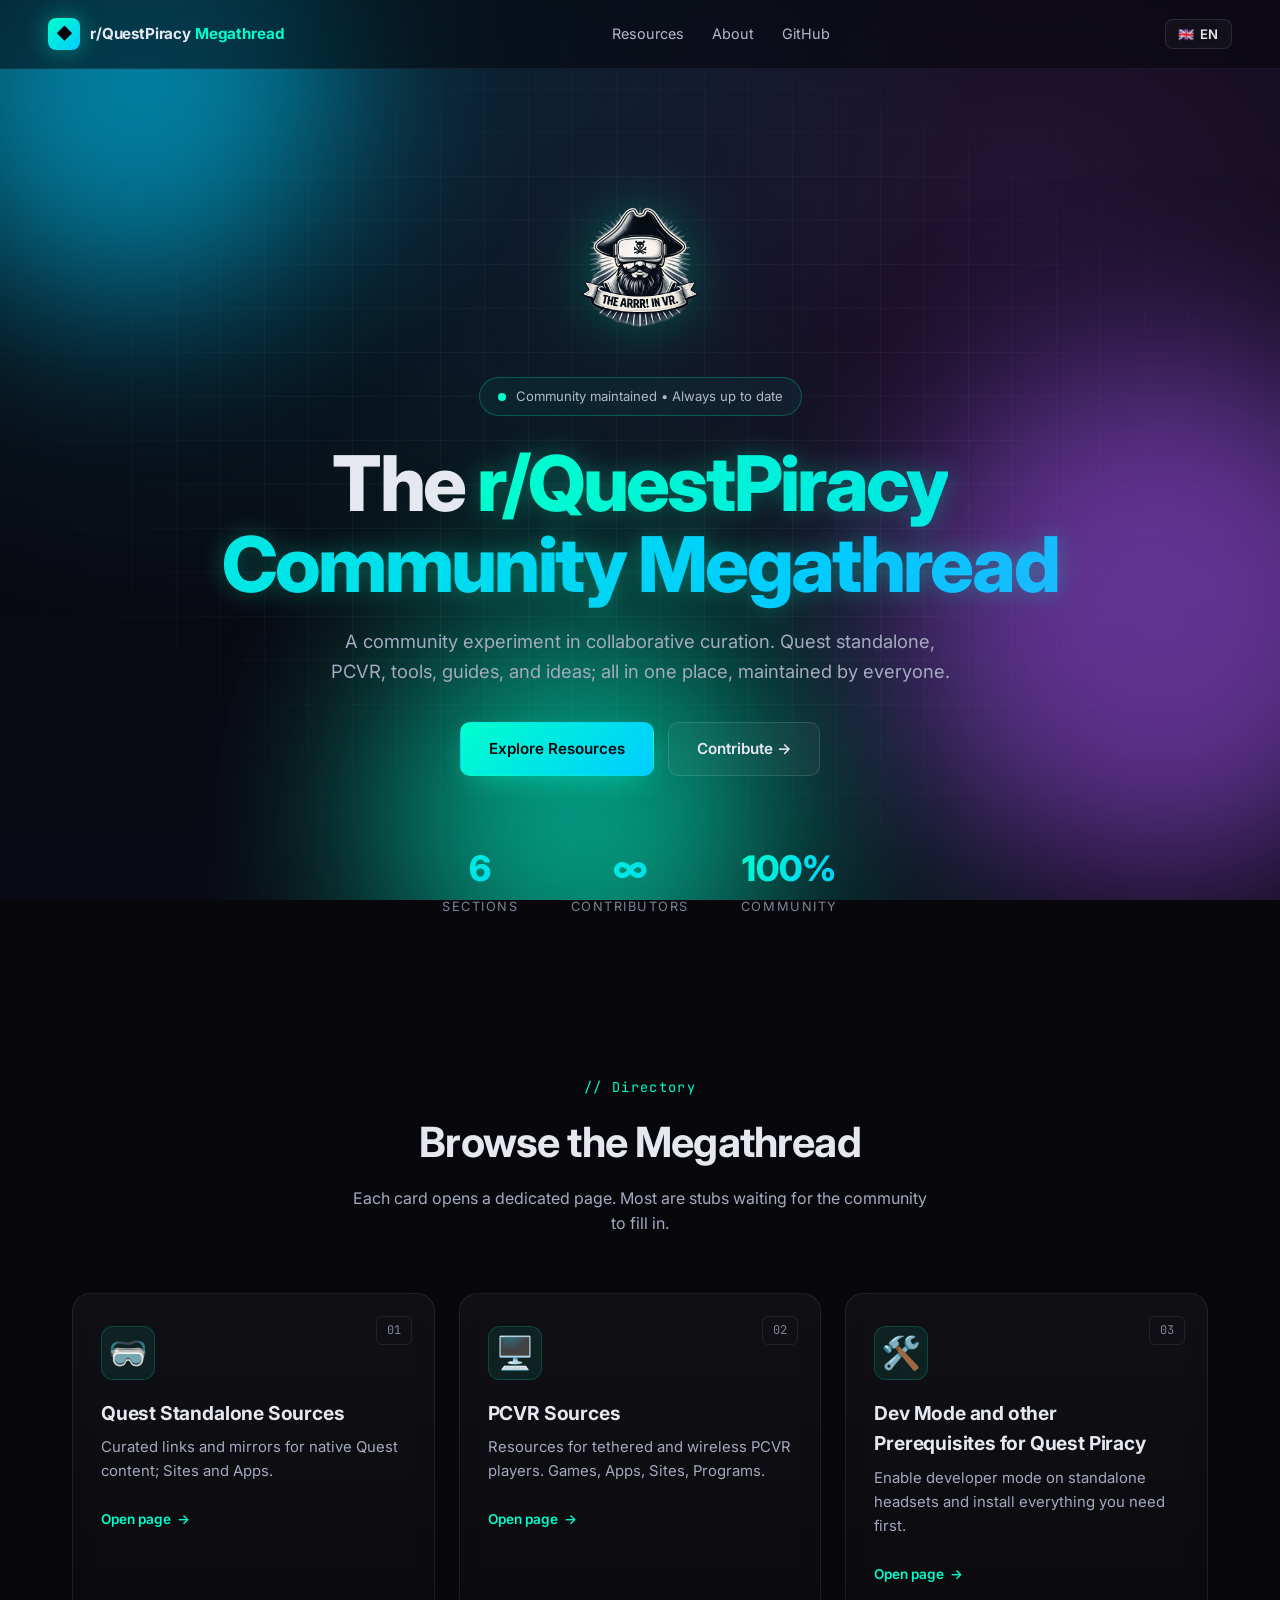
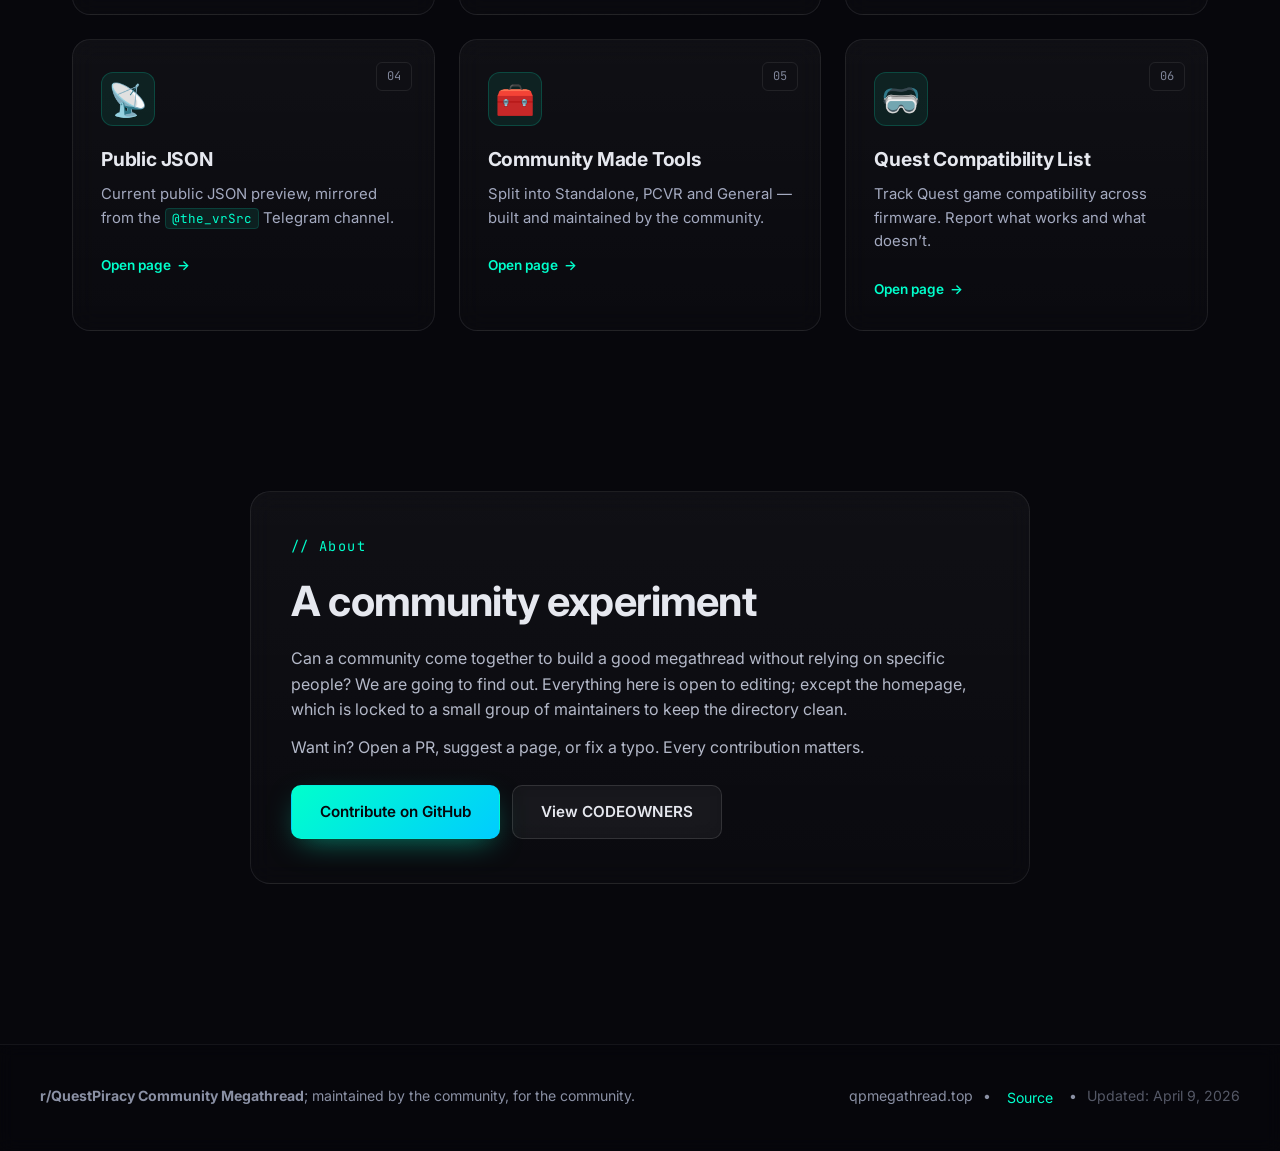
==== commit 0f307761: "Add language selector with ES, FR, DE, PT translations Adds a lightweight client-side i18n system wi" ====
--- a/index.html
+++ b/index.html
@@ -30,9 +30,9 @@
         <span class="brand-text">r/QuestPiracy <span class="brand-accent">Megathread</span></span>
     </a>
     <div class="nav-links">
-        <a href="#resources">Resources</a>
-        <a href="#about">About</a>
-        <a href="https://github.com/KaladinDMP/QP-Megathread" target="_blank" rel="noopener">GitHub</a>
+        <a href="#resources" data-i18n="nav.resources">Resources</a>
+        <a href="#about" data-i18n="nav.about">About</a>
+        <a href="https://github.com/KaladinDMP/QP-Megathread" target="_blank" rel="noopener" data-i18n="nav.github">GitHub</a>
     </div>
 </nav>
 
@@ -43,31 +43,31 @@
     </div>
     <div class="hero-badge">
         <span class="pulse-dot"></span>
-        Community maintained &bull; Always up to date
+        <span data-i18n="hero.badge">Community maintained &bull; Always up to date</span>
     </div>
-    <h1 class="hero-title">
+    <h1 class="hero-title" data-i18n-html="hero.title">
         The <span class="gradient-text">r/QuestPiracy Community Megathread</span>
     </h1>
-    <p class="hero-sub">
+    <p class="hero-sub" data-i18n="hero.sub">
         A community experiment in collaborative curation. Quest standalone, PCVR, tools, guides, and ideas; all in one place, maintained by everyone.
     </p>
     <div class="hero-cta">
-        <a href="#resources" class="btn btn-primary">Explore Resources</a>
-        <a href="https://github.com/KaladinDMP/QP-Megathread" target="_blank" rel="noopener" class="btn btn-ghost">Contribute →</a>
+        <a href="#resources" class="btn btn-primary" data-i18n="hero.cta.explore">Explore Resources</a>
+        <a href="https://github.com/KaladinDMP/QP-Megathread" target="_blank" rel="noopener" class="btn btn-ghost" data-i18n="hero.cta.contribute">Contribute →</a>
     </div>
     <div class="hero-stats">
-        <div class="stat"><div class="stat-num">6</div><div class="stat-label">Sections</div></div>
-        <div class="stat"><div class="stat-num">∞</div><div class="stat-label">Contributors</div></div>
-        <div class="stat"><div class="stat-num">100%</div><div class="stat-label">Community</div></div>
+        <div class="stat"><div class="stat-num">6</div><div class="stat-label" data-i18n="stats.sections">Sections</div></div>
+        <div class="stat"><div class="stat-num">∞</div><div class="stat-label" data-i18n="stats.contributors">Contributors</div></div>
+        <div class="stat"><div class="stat-num">100%</div><div class="stat-label" data-i18n="stats.community">Community</div></div>
     </div>
 </header>
 
 <!-- Resources grid -->
 <section id="resources" class="section">
     <div class="section-head">
-        <div class="section-kicker">// Directory</div>
-        <h2 class="section-title">Browse the Megathread</h2>
-        <p class="section-sub">Each card opens a dedicated page. Most are stubs waiting for the community to fill in.</p>
+        <div class="section-kicker" data-i18n="resources.kicker">// Directory</div>
+        <h2 class="section-title" data-i18n="resources.title">Browse the Megathread</h2>
+        <p class="section-sub" data-i18n="resources.sub">Each card opens a dedicated page. Most are stubs waiting for the community to fill in.</p>
     </div>
 
     <div class="card-grid">
@@ -75,54 +75,54 @@
             <div class="card-glow"></div>
             <div class="card-icon">🥽</div>
             <div class="card-tag">01</div>
-            <h3 class="card-title">Quest Standalone Sources</h3>
-            <p class="card-desc">Curated links and mirrors for native Quest content; Sites and Apps.</p>
-            <div class="card-cta">Open page <span class="arrow">→</span></div>
+            <h3 class="card-title" data-i18n="card.quest.title">Quest Standalone Sources</h3>
+            <p class="card-desc" data-i18n="card.quest.desc">Curated links and mirrors for native Quest content; Sites and Apps.</p>
+            <div class="card-cta"><span data-i18n="card.cta">Open page</span> <span class="arrow">→</span></div>
         </a>
 
         <a href="pages/pcvr.html" class="card" style="--i:2">
             <div class="card-glow"></div>
             <div class="card-icon">🖥️</div>
             <div class="card-tag">02</div>
-            <h3 class="card-title">PCVR Sources</h3>
-            <p class="card-desc">Resources for tethered and wireless PCVR players. Games, Apps, Sites, Programs.</p>
-            <div class="card-cta">Open page <span class="arrow">→</span></div>
+            <h3 class="card-title" data-i18n="card.pcvr.title">PCVR Sources</h3>
+            <p class="card-desc" data-i18n="card.pcvr.desc">Resources for tethered and wireless PCVR players. Games, Apps, Sites, Programs.</p>
+            <div class="card-cta"><span data-i18n="card.cta">Open page</span> <span class="arrow">→</span></div>
         </a>
 
         <a href="pages/dev-mode.html" class="card" style="--i:3">
             <div class="card-glow"></div>
             <div class="card-icon">🛠️</div>
             <div class="card-tag">03</div>
-            <h3 class="card-title">Dev Mode and other Prerequisites for Quest Piracy</h3>
-            <p class="card-desc">Enable developer mode on standalone headsets and install everything you need first.</p>
-            <div class="card-cta">Open page <span class="arrow">→</span></div>
+            <h3 class="card-title" data-i18n="card.dev.title">Dev Mode and other Prerequisites for Quest Piracy</h3>
+            <p class="card-desc" data-i18n="card.dev.desc">Enable developer mode on standalone headsets and install everything you need first.</p>
+            <div class="card-cta"><span data-i18n="card.cta">Open page</span> <span class="arrow">→</span></div>
         </a>
 
-        <a href="pages/rookies-json.html" class="card" style="--i:4">
+        <a href="pages/public-json.html" class="card" style="--i:4">
             <div class="card-glow"></div>
             <div class="card-icon">📡</div>
             <div class="card-tag">04</div>
-            <h3 class="card-title">Rookies Sideloader JSON</h3>
-            <p class="card-desc">Current public JSON preview, mirrored from the <code>@the_vrSrc</code> Telegram channel.</p>
-            <div class="card-cta">Open page <span class="arrow">→</span></div>
+            <h3 class="card-title" data-i18n="card.json.title">Public JSON</h3>
+            <p class="card-desc" data-i18n-html="card.json.desc">Current public JSON preview, mirrored from the <code>@the_vrSrc</code> Telegram channel.</p>
+            <div class="card-cta"><span data-i18n="card.cta">Open page</span> <span class="arrow">→</span></div>
         </a>
 
         <a href="pages/tools.html" class="card" style="--i:5">
             <div class="card-glow"></div>
             <div class="card-icon">🧰</div>
             <div class="card-tag">05</div>
-            <h3 class="card-title">Community Made Tools</h3>
-            <p class="card-desc">Split into Standalone, PCVR and General &mdash; built and maintained by the community.</p>
-            <div class="card-cta">Open page <span class="arrow">→</span></div>
+            <h3 class="card-title" data-i18n="card.tools.title">Community Made Tools</h3>
+            <p class="card-desc" data-i18n="card.tools.desc">Split into Standalone, PCVR and General — built and maintained by the community.</p>
+            <div class="card-cta"><span data-i18n="card.cta">Open page</span> <span class="arrow">→</span></div>
         </a>
 
-        <a href="pages/ideas.html" class="card" style="--i:6">
+        <a href="pages/list.html" class="card" style="--i:6">
             <div class="card-glow"></div>
-            <div class="card-icon">💡</div>
+            <div class="card-icon">🥽</div>
             <div class="card-tag">06</div>
-            <h3 class="card-title">Ideas for the Future</h3>
-            <p class="card-desc">Drop your wishlist, feature suggestions, and experiments youd love to see.</p>
-            <div class="card-cta">Open page <span class="arrow">→</span></div>
+            <h3 class="card-title" data-i18n="card.list.title">Quest Compatibility List</h3>
+            <p class="card-desc" data-i18n="card.list.desc">Track Quest game compatibility across firmware. Report what works and what doesn’t.</p>
+            <div class="card-cta"><span data-i18n="card.cta">Open page</span> <span class="arrow">→</span></div>
         </a>
     </div>
 </section>
@@ -131,18 +131,18 @@
 <section id="about" class="section">
     <div class="about-wrap">
         <div class="about-card">
-            <div class="section-kicker">// About</div>
-            <h2 class="section-title">A community experiment</h2>
-            <p>
+            <div class="section-kicker" data-i18n="about.kicker">// About</div>
+            <h2 class="section-title" data-i18n="about.title">A community experiment</h2>
+            <p data-i18n="about.p1">
                 Can a community come together to build a good megathread without relying on specific people? We are going to find out.
                 Everything here is open to editing; except the homepage, which is locked to a small group of maintainers to keep the directory clean.
             </p>
-            <p>
+            <p data-i18n="about.p2">
                 Want in? Open a PR, suggest a page, or fix a typo. Every contribution matters.
             </p>
             <div class="about-actions">
-                <a href="https://github.com/KaladinDMP/QP-Megathread" target="_blank" rel="noopener" class="btn btn-primary">Contribute on GitHub</a>
-                <a href="https://github.com/KaladinDMP/QP-Megathread/blob/main/.github/CODEOWNERS" target="_blank" rel="noopener" class="btn btn-ghost">View CODEOWNERS</a>
+                <a href="https://github.com/KaladinDMP/QP-Megathread" target="_blank" rel="noopener" class="btn btn-primary" data-i18n="about.cta.contribute">Contribute on GitHub</a>
+                <a href="https://github.com/KaladinDMP/QP-Megathread/blob/main/.github/CODEOWNERS" target="_blank" rel="noopener" class="btn btn-ghost" data-i18n="about.cta.codeowners">View CODEOWNERS</a>
             </div>
         </div>
     </div>
@@ -151,18 +151,19 @@
 <footer class="footer">
     <div class="footer-inner">
         <div>
-            <strong>r/QuestPiracy Community Megathread</strong>; maintained by the community, for the community.
+            <strong data-i18n="footer.title">r/QuestPiracy Community Megathread</strong>; <span data-i18n="footer.maintained">maintained by the community, for the community.</span>
         </div>
         <div class="footer-meta">
             <span>qpmegathread.top</span>
             <span>&bull;</span>
-            <a href="https://github.com/KaladinDMP/QP-Megathread" target="_blank" rel="noopener">Source</a>
+            <a href="https://github.com/KaladinDMP/QP-Megathread" target="_blank" rel="noopener" data-i18n="footer.source">Source</a>
             <span>&bull;</span>
             <span id="last-updated" style="opacity:0.6;">Updated: —</span>
         </div>
     </div>
 </footer>
 
+<script src="assets/js/i18n.js"></script>
 <script src="assets/js/main.js"></script>
 </body>
 </html>
--- a/assets/css/style.css
+++ b/assets/css/style.css
@@ -28,13 +28,15 @@
 .placeholder-box a,
 .tg-note a,
 .about-card a:not(.btn) {
-    color: #00ffcc;
-    text-decoration: none;
+    color: #00ffcc !important;
+    text-decoration: underline;
+    text-decoration-color: rgba(0, 255, 204, 0.4);
+    text-underline-offset: 3px;
     position: relative;
     padding: 2px 6px;
     margin: -2px -6px;
     border-radius: 6px;
-    background: rgba(0, 255, 204, 0.06);
+    background: rgba(0, 255, 204, 0.08);
     transition: all 0.3s ease;
     animation: link-glow 2.5s ease-in-out infinite;
 }
@@ -42,14 +44,15 @@
 .placeholder-box a:hover,
 .tg-note a:hover,
 .about-card a:not(.btn):hover {
-    color: #fff;
-    background: rgba(0, 255, 204, 0.18);
-    box-shadow: 0 0 20px rgba(0, 255, 204, 0.35), 0 0 40px rgba(0, 255, 204, 0.15);
+    color: #fff !important;
+    text-decoration-color: #fff;
+    background: rgba(0, 255, 204, 0.2);
+    box-shadow: 0 0 20px rgba(0, 255, 204, 0.4), 0 0 40px rgba(0, 255, 204, 0.15);
     animation: none;
 }
 @keyframes link-glow {
-    0%, 100% { box-shadow: 0 0 6px rgba(0, 255, 204, 0.15); }
-    50%      { box-shadow: 0 0 16px rgba(0, 255, 204, 0.35), 0 0 32px rgba(0, 255, 204, 0.12); }
+    0%, 100% { box-shadow: 0 0 8px rgba(0, 255, 204, 0.2); }
+    50%      { box-shadow: 0 0 18px rgba(0, 255, 204, 0.45), 0 0 36px rgba(0, 255, 204, 0.15); }
 }
 
 /* ---------- Background ---------- */
@@ -191,6 +194,79 @@
 .nav-links a:hover { color: #fff; }
 .nav-links a:hover::after { width: 100%; }
 
+/* ---------- Language selector ---------- */
+.lang-selector {
+    position: relative;
+    margin-left: 8px;
+}
+.lang-btn {
+    display: inline-flex;
+    align-items: center;
+    gap: 6px;
+    padding: 6px 12px;
+    border: 1px solid rgba(255,255,255,0.1);
+    border-radius: 8px;
+    background: rgba(255,255,255,0.04);
+    color: #e6e8ef;
+    font-family: inherit;
+    font-size: 0.82rem;
+    cursor: pointer;
+    backdrop-filter: blur(10px);
+    transition: background 0.25s ease, border-color 0.25s ease;
+}
+.lang-btn:hover {
+    background: rgba(0, 255, 204, 0.08);
+    border-color: rgba(0, 255, 204, 0.3);
+}
+.lang-code { font-weight: 600; letter-spacing: 0.04em; }
+.lang-dropdown {
+    position: absolute;
+    top: calc(100% + 8px);
+    right: 0;
+    min-width: 160px;
+    padding: 6px;
+    background: rgba(14, 14, 22, 0.95);
+    border: 1px solid rgba(255,255,255,0.1);
+    border-radius: 12px;
+    backdrop-filter: blur(20px);
+    -webkit-backdrop-filter: blur(20px);
+    box-shadow: 0 12px 40px rgba(0,0,0,0.5);
+    opacity: 0;
+    visibility: hidden;
+    transform: translateY(-6px);
+    transition: opacity 0.2s ease, transform 0.2s ease, visibility 0.2s;
+    z-index: 100;
+}
+.lang-selector.open .lang-dropdown {
+    opacity: 1;
+    visibility: visible;
+    transform: translateY(0);
+}
+.lang-option {
+    display: flex;
+    align-items: center;
+    gap: 8px;
+    width: 100%;
+    padding: 9px 14px;
+    border: none;
+    border-radius: 8px;
+    background: transparent;
+    color: #b4b9c9;
+    font-family: inherit;
+    font-size: 0.85rem;
+    cursor: pointer;
+    text-align: left;
+    transition: background 0.15s ease, color 0.15s ease;
+}
+.lang-option:hover {
+    background: rgba(0, 255, 204, 0.1);
+    color: #fff;
+}
+.lang-option.active {
+    color: #00ffcc;
+    background: rgba(0, 255, 204, 0.06);
+}
+
 /* ---------- Hero ---------- */
 .hero {
     max-width: 1040px;
@@ -245,6 +321,7 @@
     background-clip: text;
     color: transparent;
     animation: gradient-shift 6s ease-in-out infinite;
+    filter: drop-shadow(0 0 12px rgba(0, 255, 204, 0.3));
 }
 @keyframes gradient-shift {
     0%,100% { background-position: 0% 50%; }
@@ -505,6 +582,11 @@
     font-weight: 800;
     letter-spacing: -0.03em;
     margin: 14px 0 16px;
+    animation: title-glow 3s ease-in-out infinite;
+}
+@keyframes title-glow {
+    0%, 100% { text-shadow: 0 0 10px rgba(0, 255, 204, 0.15), 0 0 30px rgba(0, 255, 204, 0.05); }
+    50%      { text-shadow: 0 0 20px rgba(0, 255, 204, 0.4), 0 0 50px rgba(0, 255, 204, 0.15), 0 0 80px rgba(168, 85, 247, 0.1); }
 }
 .page-hero p { color: #a4aac0; max-width: 640px; margin: 0 auto; font-size: 1.05rem; }
 
@@ -551,7 +633,7 @@
 }
 .subnav a:hover { background: rgba(0,255,204,0.08); border-color: rgba(0,255,204,0.3); color: #fff; }
 
-/* ---------- Telegram embed (rookies page) ---------- */
+/* ---------- Telegram link-out card (rookies page) ---------- */
 .tg-wrap {
     max-width: 760px;
     margin: 20px auto 60px;
@@ -579,17 +661,19 @@
 }
 .content-pill {
     width: 100%;
-    padding: 44px 40px;
+    padding: 48px 44px;
     border-radius: 24px;
     background:
-        linear-gradient(180deg, rgba(255,255,255,0.05), rgba(255,255,255,0.015)),
-        rgba(7, 7, 12, 0.6);
-    border: 1px solid rgba(255,255,255,0.1);
-    backdrop-filter: blur(16px);
+        linear-gradient(180deg, rgba(255,255,255,0.06), rgba(255,255,255,0.02)),
+        rgba(10, 10, 22, 0.85);
+    border: 1px solid rgba(255,255,255,0.12);
+    backdrop-filter: blur(20px);
+    -webkit-backdrop-filter: blur(20px);
     text-align: left;
     animation: fade-up 0.8s ease-out;
     position: relative;
     overflow: hidden;
+    box-shadow: 0 8px 40px rgba(0, 0, 0, 0.4), 0 0 60px rgba(0, 255, 204, 0.04);
 }
 .content-pill::before {
     content: '';
@@ -610,28 +694,53 @@
     margin: 0 0 18px;
     line-height: 1.7;
 }
-.pill-heading {
-    font-size: 1.5rem;
+
+/* Content inside pills — sections, lists, blockquotes */
+.content-pill section {
+    margin-bottom: 32px;
+}
+.content-pill section:last-child { margin-bottom: 0; }
+.content-pill h3 {
+    font-size: 1.3rem;
     font-weight: 700;
-    letter-spacing: -0.02em;
+    letter-spacing: -0.01em;
     margin: 0 0 16px;
-    background: linear-gradient(120deg, #00ffcc, #00ccff);
-    -webkit-background-clip: text;
-    background-clip: text;
-    color: transparent;
-}
-.pill-subheading {
-    font-size: 1.1rem;
-    font-weight: 600;
-    margin: 28px 0 10px;
-    padding-top: 20px;
-    border-top: 1px solid rgba(255,255,255,0.06);
     color: #e6e8ef;
-}
-.pill-subheading:first-of-type { border-top: none; padding-top: 0; margin-top: 20px; }
-.pill-placeholder {
-    color: #7e8498;
-    font-style: italic;
+    padding-bottom: 12px;
+    border-bottom: 1px solid rgba(255,255,255,0.08);
+}
+.content-pill ul {
+    list-style: none;
+    padding: 0;
+    margin: 0 0 18px;
+}
+.content-pill ul li {
+    position: relative;
+    padding: 8px 0 8px 20px;
+    color: #b4b9c9;
+    font-size: 0.95rem;
+    line-height: 1.6;
+    border-bottom: 1px solid rgba(255,255,255,0.04);
+}
+.content-pill ul li:last-child { border-bottom: none; }
+.content-pill ul li::before {
+    content: '▸';
+    position: absolute;
+    left: 0;
+    color: #00ffcc;
+    font-size: 0.85rem;
+}
+.content-pill blockquote {
+    margin: 20px 0 0;
+    padding: 20px 24px;
+    border-left: 3px solid #00ffcc;
+    border-radius: 0 12px 12px 0;
+    background: rgba(0, 255, 204, 0.04);
+}
+.content-pill blockquote p {
+    margin: 0;
+    color: #a4aac0;
+    font-size: 0.9rem;
 }
 
 /* ---------- Responsive ---------- */
@@ -640,12 +749,13 @@
     .brand { font-size: 0.72rem; }
     .nav-links { gap: 18px; }
     .nav-links a:nth-child(1) { display: none; }
+    .lang-btn { padding: 5px 8px; font-size: 0.78rem; }
+    .lang-dropdown { right: -8px; }
     .hero { padding: 80px 20px 60px; }
     .hero-stats { gap: 36px; }
     .section { padding: 60px 20px; }
     .about-card { padding: 32px 24px; }
     .content-pill { padding: 32px 24px; }
-    .pill-heading { font-size: 1.25rem; }
 }
 
 @media (prefers-reduced-motion: reduce) {
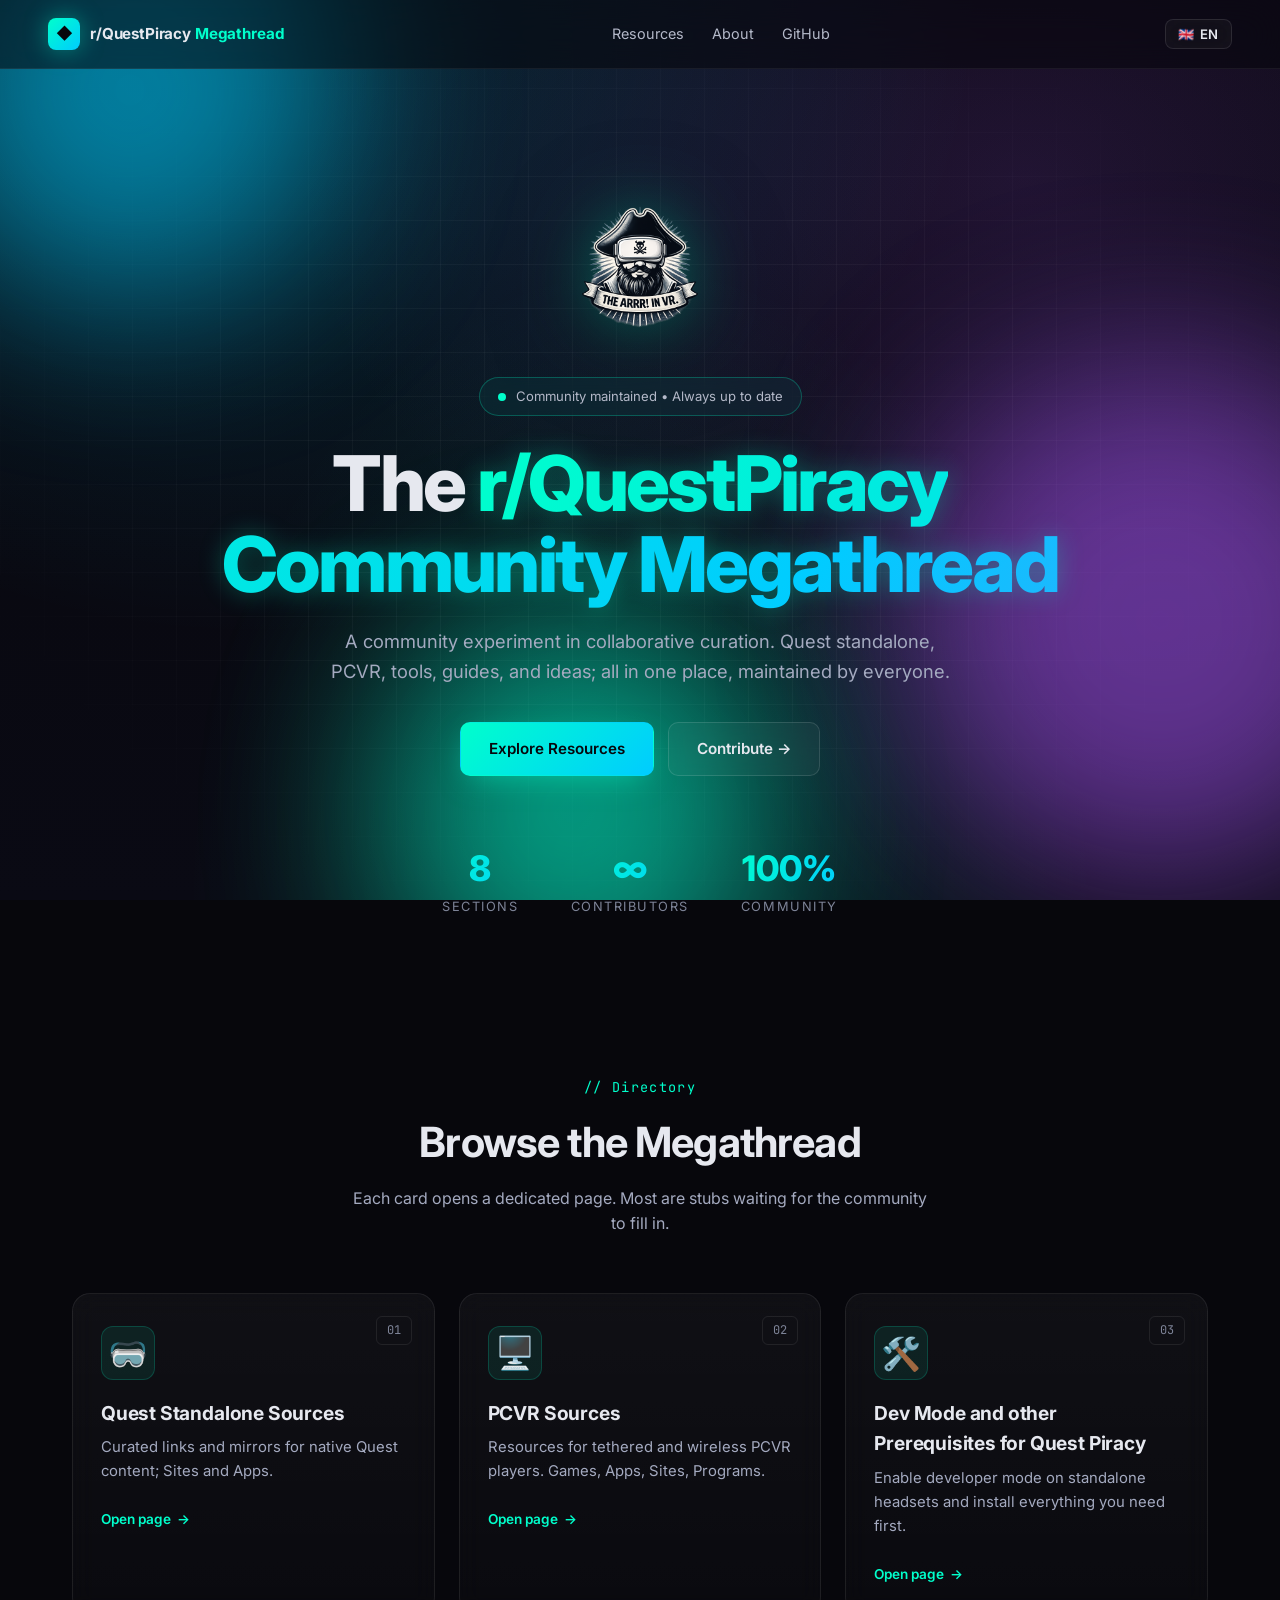
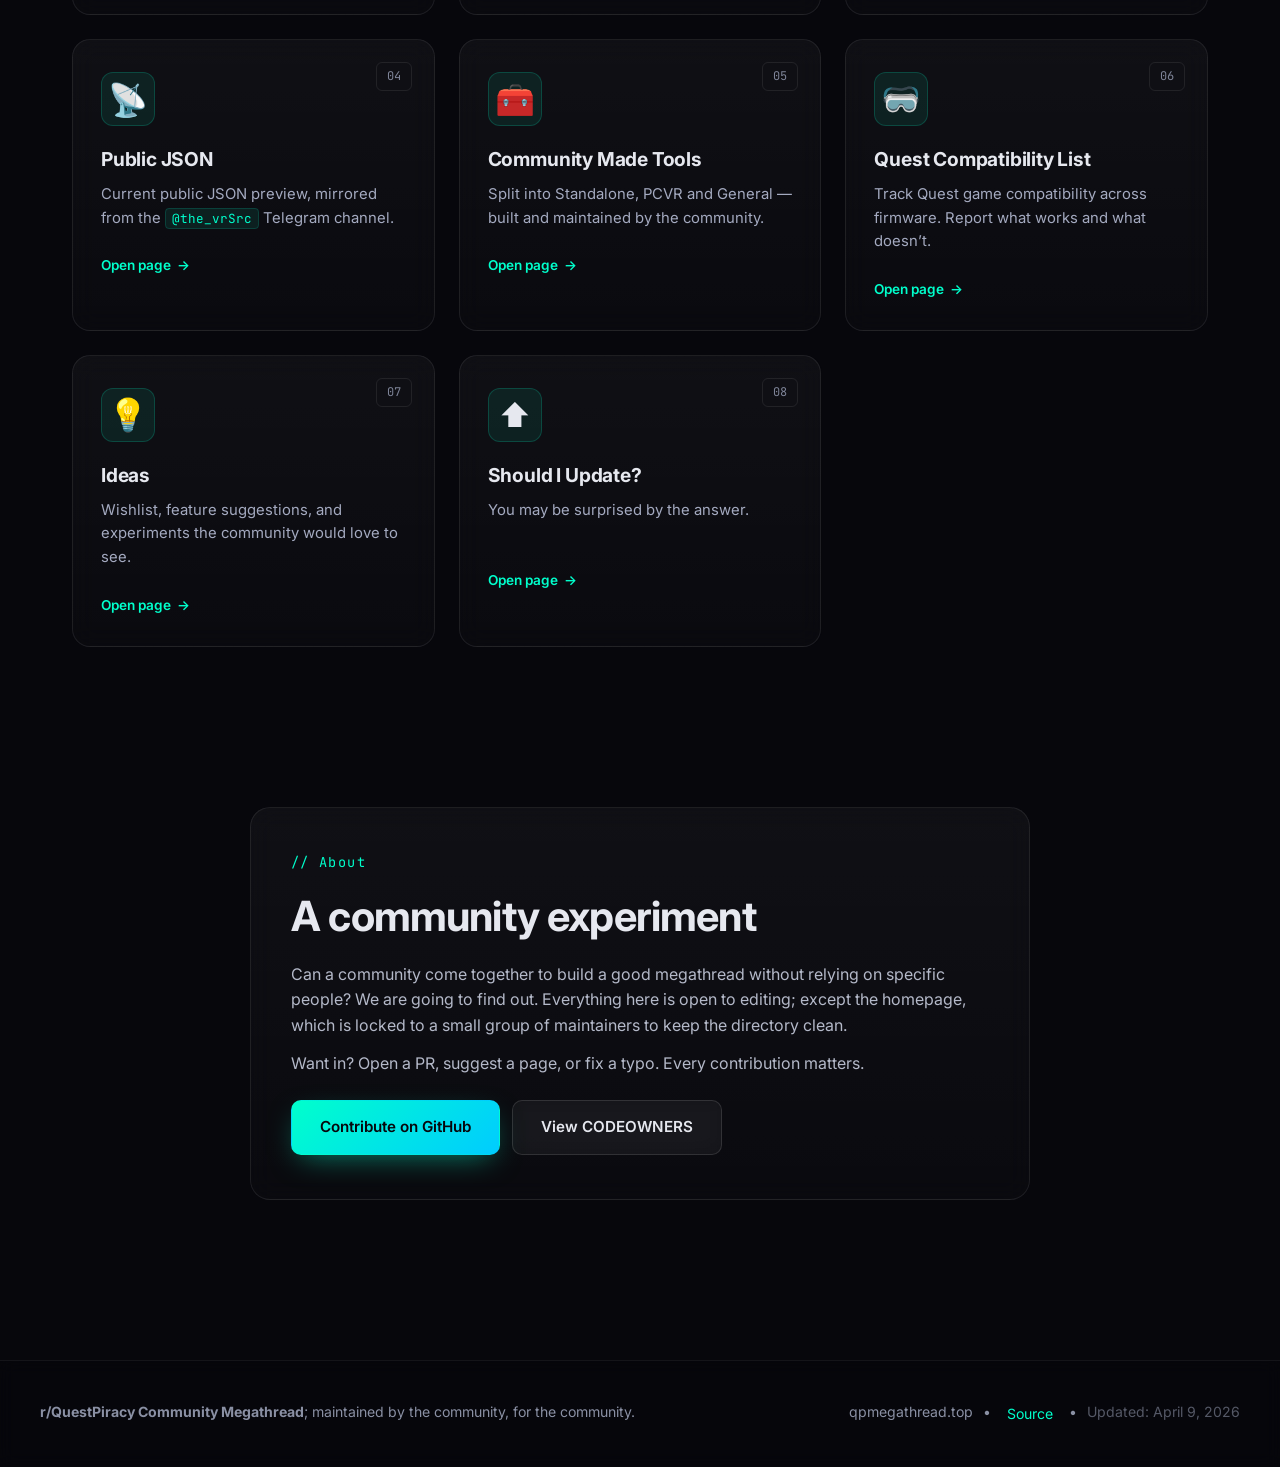
==== commit 078164fb: "Add Ideas and Should I Update pages with translations - Create new Ideas page (stub for community su" ====
--- a/index.html
+++ b/index.html
@@ -56,7 +56,7 @@
         <a href="https://github.com/KaladinDMP/QP-Megathread" target="_blank" rel="noopener" class="btn btn-ghost" data-i18n="hero.cta.contribute">Contribute →</a>
     </div>
     <div class="hero-stats">
-        <div class="stat"><div class="stat-num">6</div><div class="stat-label" data-i18n="stats.sections">Sections</div></div>
+        <div class="stat"><div class="stat-num">8</div><div class="stat-label" data-i18n="stats.sections">Sections</div></div>
         <div class="stat"><div class="stat-num">∞</div><div class="stat-label" data-i18n="stats.contributors">Contributors</div></div>
         <div class="stat"><div class="stat-num">100%</div><div class="stat-label" data-i18n="stats.community">Community</div></div>
     </div>
@@ -124,6 +124,24 @@
             <p class="card-desc" data-i18n="card.list.desc">Track Quest game compatibility across firmware. Report what works and what doesn’t.</p>
             <div class="card-cta"><span data-i18n="card.cta">Open page</span> <span class="arrow">→</span></div>
         </a>
+
+        <a href="pages/ideas.html" class="card" style="--i:7">
+            <div class="card-glow"></div>
+            <div class="card-icon">💡</div>
+            <div class="card-tag">07</div>
+            <h3 class="card-title" data-i18n="card.ideas.title">Ideas</h3>
+            <p class="card-desc" data-i18n="card.ideas.desc">Wishlist, feature suggestions, and experiments the community would love to see.</p>
+            <div class="card-cta"><span data-i18n="card.cta">Open page</span> <span class="arrow">→</span></div>
+        </a>
+
+        <a href="pages/should-i-update.html" class="card" style="--i:8">
+            <div class="card-glow"></div>
+            <div class="card-icon">⬆️</div>
+            <div class="card-tag">08</div>
+            <h3 class="card-title" data-i18n="card.update.title">Should I Update?</h3>
+            <p class="card-desc" data-i18n="card.update.desc">You may be surprised by the answer.</p>
+            <div class="card-cta"><span data-i18n="card.cta">Open page</span> <span class="arrow">→</span></div>
+        </a>
     </div>
 </section>
 
